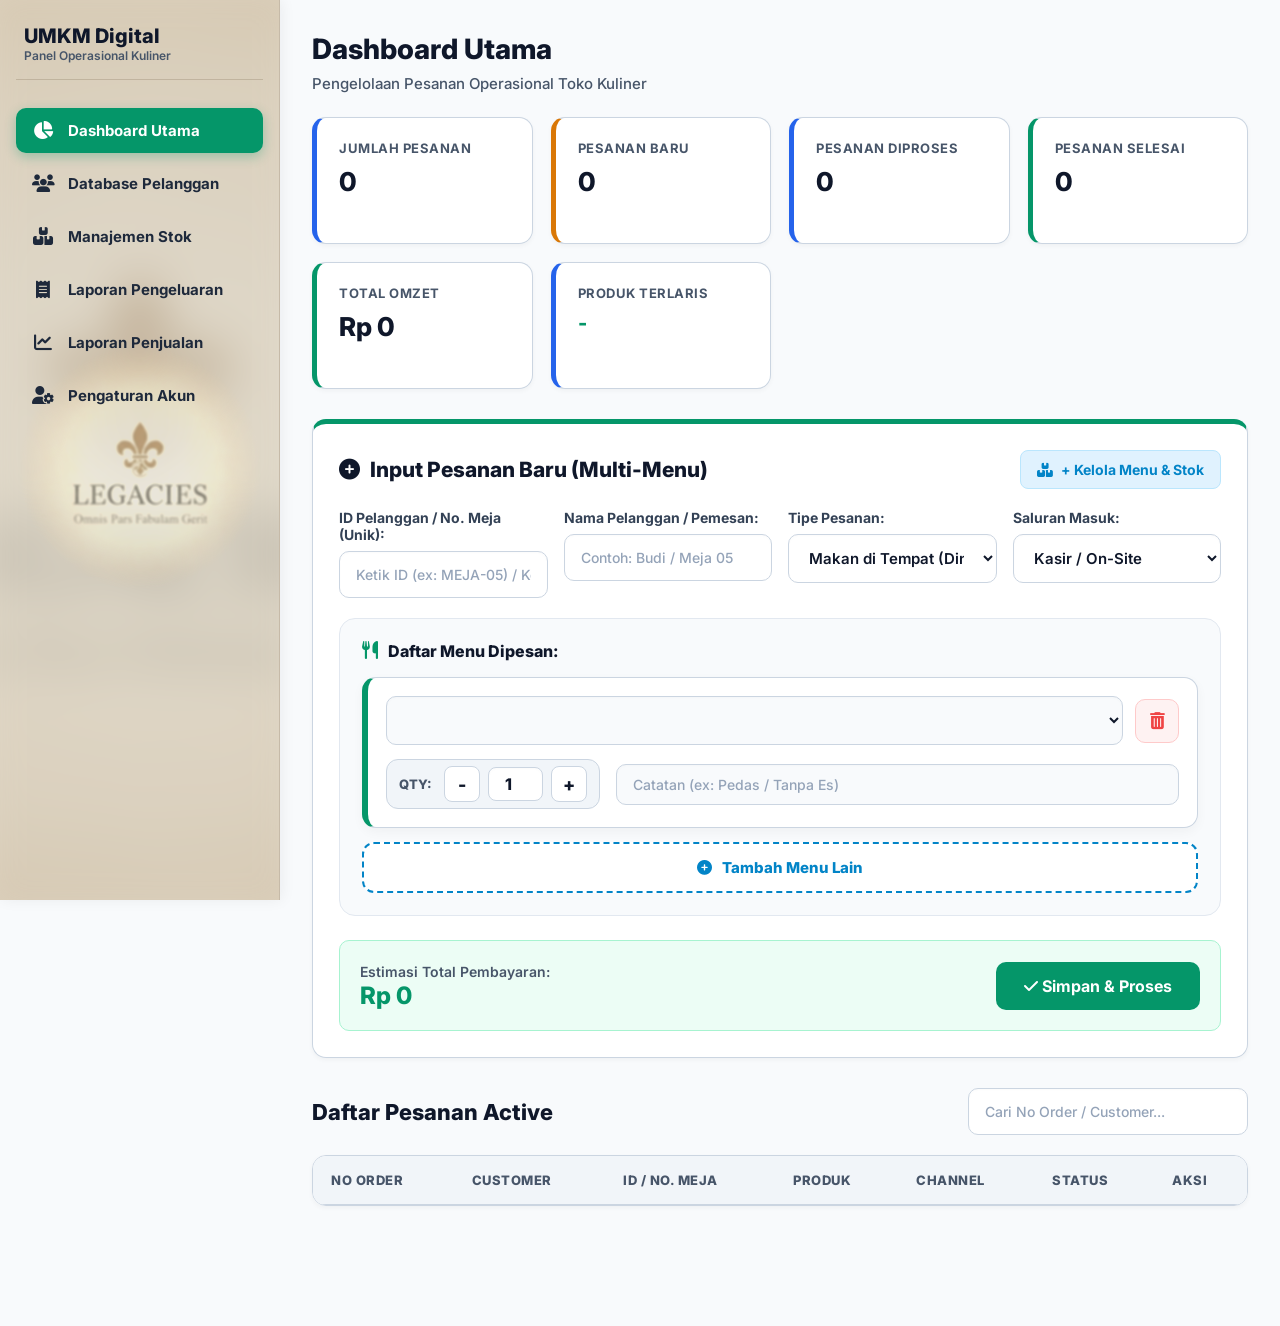
==== dashboard.html @ ca6eb9b6 "Add files via upload" ====
<!doctype html>
<html lang="id">
  <head>
    <meta charset="UTF-8" />
    <meta
      name="viewport"
      content="width=device-width, initial-scale=1.0, maximum-scale=1.0, user-scalable=no"
    />
    <title>Sistem Pengelolaan Pesanan UMKM Multichannel</title>
    <link rel="preconnect" href="https://fonts.googleapis.com" />
    <link rel="preconnect" href="https://fonts.gstatic.com" crossorigin />
    <link
      href="https://fonts.googleapis.com/css2?family=Inter:wght@400;500;600;700;800&display=swap"
      rel="stylesheet"
    />
    <link
      rel="stylesheet"
      href="https://cdnjs.cloudflare.com/ajax/libs/font-awesome/6.4.0/css/all.min.css"
    />
    <link
      rel="stylesheet"
      href="https://cdn.jsdelivr.net/npm/sweetalert2@11/dist/sweetalert2.min.css"
    />
    <link rel="stylesheet" href="style.css?v=2" />
  </head>
  <body>
    <!-- Watermark Background Logo (Muncul hanya jika logo sudah diupload) -->
    <div
      id="dashboard-bg-watermark"
      class="bg-logo-watermark"
      style="display: none"
    ></div>

    <!-- Header Mobile (Tanpa Badge PRO, Tombol Akun di Kanan Atas) -->
    <header class="mobile-header">
      <div class="mobile-brand">
        <img
          id="mobile-header-logo"
          src=""
          alt="Logo Brand"
          class="brand-logo"
          style="display: none"
        />
        <div class="brand-text">
          <h2 id="mobile-store-title">UMKM Digital</h2>
        </div>
      </div>
      <button
        type="button"
        id="mobile-top-account-btn"
        class="mobile-account-btn"
        onclick="showSection('akun')"
      >
        <i class="fa-solid fa-user-gear"></i> Akun
      </button>
    </header>

    <!-- Sidebar / Navigasi Desktop (Dengan Background Full Logo Perusahaan) -->
    <aside class="sidebar">
      <div class="sidebar-brand">
        <img
          id="sidebar-header-logo"
          src=""
          alt="Logo Brand"
          class="brand-logo-desktop"
          style="display: none"
        />
        <div>
          <h2 id="sidebar-store-title">UMKM Digital</h2>
          <span class="brand-subtitle">Panel Operasional Kuliner</span>
        </div>
      </div>
      <nav>
        <ul>
          <li>
            <a
              href="#dashboard"
              class="nav-link active"
              onclick="showSection('dashboard')"
              ><i class="fa-solid fa-chart-pie"></i>
              <span>Dashboard Utama</span></a
            >
          </li>
          <li>
            <a
              href="#pelanggan"
              class="nav-link"
              onclick="showSection('pelanggan')"
              ><i class="fa-solid fa-users"></i>
              <span>Database Pelanggan</span></a
            >
          </li>
          <li>
            <a href="#stok" class="nav-link" onclick="showSection('stok')"
              ><i class="fa-solid fa-boxes-stacked"></i>
              <span>Manajemen Stok</span></a
            >
          </li>
          <li>
            <a
              href="#pengeluaran"
              class="nav-link"
              onclick="showSection('pengeluaran')"
              ><i class="fa-solid fa-receipt"></i>
              <span>Laporan Pengeluaran</span></a
            >
          </li>
          <li>
            <a href="#laporan" class="nav-link" onclick="showSection('laporan')"
              ><i class="fa-solid fa-chart-line"></i>
              <span>Laporan Penjualan</span></a
            >
          </li>
          <li>
            <a href="#akun" class="nav-link" onclick="showSection('akun')"
              ><i class="fa-solid fa-user-gear"></i>
              <span>Pengaturan Akun</span></a
            >
          </li>
        </ul>
      </nav>
    </aside>

    <!-- Konten Utama -->
    <main class="content">
      <!-- SECTION 1: DASHBOARD UTAMA -->
      <section id="dashboard" class="page-section active">
        <div class="section-header">
          <div>
            <h1>Dashboard Utama</h1>
            <p>Pengelolaan Pesanan Operasional Toko Kuliner</p>
          </div>
        </div>

        <div class="cards-grid">
          <div class="card">
            <h3>Jumlah Pesanan</h3>
            <p class="stat-number" id="total-pesanan">0</p>
          </div>
          <div class="card card-warning">
            <h3>Pesanan Baru</h3>
            <p class="stat-number" id="pesanan-baru">0</p>
          </div>
          <div class="card card-info">
            <h3>Pesanan Diproses</h3>
            <p class="stat-number" id="pesanan-proses">0</p>
          </div>
          <div class="card card-success">
            <h3>Pesanan Selesai</h3>
            <p class="stat-number" id="pesanan-selesai">0</p>
          </div>
          <div class="card card-emerald">
            <h3>Total Omzet</h3>
            <p class="stat-number" id="dashboard-omzet">Rp 0</p>
          </div>
          <div class="card">
            <h3>Produk Terlaris</h3>
            <p class="stat-text" id="dashboard-top-product">-</p>
          </div>
        </div>

        <!-- FORM INPUT PESANAN MULTI-MENU MODERN -->
        <div class="form-container form-accent-emerald">
          <div class="form-header-flex">
            <h2 class="form-title">
              <i class="fa-solid fa-circle-plus"></i> Input Pesanan Baru
              (Multi-Menu)
            </h2>
            <a
              href="#stok"
              onclick="showSection('stok')"
              class="btn-manage-stock"
            >
              <i class="fa-solid fa-boxes-stacked"></i> + Kelola Menu & Stok
            </a>
          </div>

          <form id="order-form">
            <div class="form-grid-4">
              <div class="form-group">
                <label for="cust-phone">ID Pelanggan / No. Meja (Unik):</label>
                <input
                  type="text"
                  id="cust-phone"
                  list="customer-id-list"
                  oninput="autoFillCustomerName()"
                  onchange="autoFillCustomerName()"
                  placeholder="Ketik ID (ex: MEJA-05) / Kosong = Auto"
                  class="styled-input"
                />
                <datalist id="customer-id-list"></datalist>
              </div>
              <div class="form-group">
                <label for="cust-name">Nama Pelanggan / Pemesan:</label>
                <input
                  type="text"
                  id="cust-name"
                  required
                  placeholder="Contoh: Budi / Meja 05"
                  class="styled-input"
                />
              </div>
              <div class="form-group">
                <label for="order-type">Tipe Pesanan:</label>
                <select id="order-type" required class="styled-input">
                  <option value="Dine-In">Makan di Tempat (Dine-In)</option>
                  <option value="Takeaway">Bawa Pulang (Takeaway)</option>
                  <option value="Delivery">Pesanan Antar (Delivery)</option>
                </select>
              </div>
              <div class="form-group">
                <label for="cust-channel">Saluran Masuk:</label>
                <select id="cust-channel" required class="styled-input">
                  <option value="Kasir / On-Site">Kasir / On-Site</option>
                  <option value="WhatsApp">WhatsApp</option>
                  <option value="GoFood/GrabFood">
                    GoFood / GrabFood / ShopeeFood
                  </option>
                </select>
              </div>
            </div>

            <!-- Container Daftar Menu Dipesan Modern -->
            <div class="menu-items-box">
              <div class="menu-box-header">
                <label class="menu-box-label"
                  ><i class="fa-solid fa-utensils"></i> Daftar Menu
                  Dipesan:</label
                >
              </div>

              <div id="order-items-container">
                <div class="order-item-row">
                  <div class="item-row-header">
                    <select
                      class="item-product-select styled-input"
                      required
                      onchange="calculateTotalOrder()"
                    ></select>
                    <button
                      type="button"
                      class="btn-remove-item-card"
                      onclick="removeOrderItemRow(this)"
                      title="Hapus Item"
                    >
                      <i class="fa-solid fa-trash-can"></i>
                    </button>
                  </div>

                  <div class="item-row-details">
                    <div class="qty-control">
                      <span class="qty-label">Qty:</span>
                      <button
                        type="button"
                        class="btn-qty"
                        onclick="changeQty(this, -1)"
                      >
                        -
                      </button>
                      <input
                        type="number"
                        class="item-qty-input styled-input"
                        min="1"
                        value="1"
                        required
                        placeholder="1"
                        onchange="calculateTotalOrder()"
                      />
                      <button
                        type="button"
                        class="btn-qty"
                        onclick="changeQty(this, 1)"
                      >
                        +
                      </button>
                    </div>
                    <div class="note-control">
                      <input
                        type="text"
                        class="item-note-input styled-input"
                        placeholder="Catatan (ex: Pedas / Tanpa Es)"
                      />
                    </div>
                  </div>
                </div>
              </div>

              <button
                type="button"
                class="btn-add-menu-modern"
                onclick="addOrderItemRow()"
              >
                <i class="fa-solid fa-circle-plus"></i> Tambah Menu Lain
              </button>
            </div>

            <!-- Summary & Submit -->
            <div class="order-summary-bar">
              <div>
                <span class="summary-label">Estimasi Total Pembayaran:</span>
                <h2 id="order-total-preview" class="summary-amount">Rp 0</h2>
              </div>
              <button type="submit" class="btn-primary btn-lg">
                <i class="fa-solid fa-check"></i> Simpan & Proses
              </button>
            </div>
          </form>
        </div>

        <div class="table-header-flex">
          <h2>Daftar Pesanan Active</h2>
          <input
            type="text"
            id="search-order"
            onkeyup="renderDashboard()"
            placeholder="Cari No Order / Customer..."
            class="input-search styled-input"
          />
        </div>

        <div class="table-responsive">
          <table>
            <thead>
              <tr>
                <th>No Order</th>
                <th>Customer</th>
                <th>ID / No. Meja</th>
                <th>Produk</th>
                <th>Channel</th>
                <th>Status</th>
                <th>Aksi</th>
              </tr>
            </thead>
            <tbody id="order-table-body"></tbody>
          </table>
        </div>
        <div id="order-cards-mobile" class="mobile-cards-container"></div>
      </section>

      <!-- SECTION 2: DATABASE PELANGGAN -->
      <section id="pelanggan" class="page-section">
        <div class="table-header-flex">
          <div>
            <h1>Database Pelanggan</h1>
            <p>Riwayat pembeli otomatis tersimpan dari orderan masuk.</p>
          </div>
          <input
            type="text"
            id="search-customer"
            onkeyup="renderCustomers()"
            placeholder="Cari Nama / ID Pelanggan..."
            class="input-search styled-input"
          />
        </div>
        <div class="table-responsive">
          <table>
            <thead>
              <tr>
                <th>ID Unik / Ref</th>
                <th>Nama</th>
                <th>Alamat / Tipe</th>
                <th>Riwayat Pemesanan</th>
                <th>Total Transaksi</th>
              </tr>
            </thead>
            <tbody id="customer-table-body"></tbody>
          </table>
        </div>
        <div id="customer-cards-mobile" class="mobile-cards-container"></div>
      </section>

      <!-- SECTION 3: MANAJEMEN STOK -->
      <section id="stok" class="page-section">
        <h1>Manajemen Stok</h1>
        <p>
          Stok berkurang otomatis saat order masuk. Anda juga dapat memperbarui
          stok secara manual.
        </p>

        <div class="form-container">
          <h2><i class="fa-solid fa-box-open"></i> Tambah Produk Baru</h2>
          <form id="add-product-form">
            <div class="form-grid-3">
              <div class="form-group">
                <label for="prod-name">Nama Produk:</label>
                <input
                  type="text"
                  id="prod-name"
                  required
                  placeholder="Contoh: Nasi Goreng Spesial"
                  class="styled-input"
                />
              </div>
              <div class="form-group">
                <label for="prod-price">Harga (Rp):</label>
                <input
                  type="number"
                  id="prod-price"
                  min="1"
                  required
                  placeholder="Contoh: 25000"
                  class="styled-input"
                />
              </div>
              <div class="form-group">
                <label for="prod-stock">Jumlah Stok Awal:</label>
                <input
                  type="number"
                  id="prod-stock"
                  min="0"
                  value="10"
                  required
                  class="styled-input"
                />
              </div>
            </div>
            <button type="submit" class="btn-primary">Tambah Produk</button>
          </form>
        </div>

        <div class="table-header-flex">
          <h2>Daftar Stok Produk</h2>
          <input
            type="text"
            id="search-stock"
            onkeyup="renderStock()"
            placeholder="Cari Produk..."
            class="input-search styled-input"
          />
        </div>

        <div class="table-responsive">
          <table>
            <thead>
              <tr>
                <th>ID Produk</th>
                <th>Nama Produk</th>
                <th>Harga</th>
                <th>Sisa Stok</th>
                <th>Keterangan Stok</th>
                <th>Aksi</th>
              </tr>
            </thead>
            <tbody id="stock-table-body"></tbody>
          </table>
        </div>
        <div id="stock-cards-mobile" class="mobile-cards-container"></div>
      </section>

      <!-- SECTION 4: LAPORAN PENGELUARAN -->
      <section id="pengeluaran" class="page-section">
        <h1>Laporan Pengeluaran</h1>
        <p>Pencatatan dan pemantauan pengeluaran operasional usaha Anda.</p>

        <div class="form-container form-accent-danger">
          <h2>
            <i class="fa-solid fa-wallet"></i> Input Pengeluaran Operasional
          </h2>
          <form id="expense-form" onsubmit="tambahPengeluaran(event)">
            <div class="form-grid-3">
              <div class="form-group">
                <label for="expense-name">Deskripsi Pengeluaran:</label>
                <input
                  type="text"
                  id="expense-name"
                  required
                  placeholder="Contoh: Beli Bahan Baku / Listrik"
                  class="styled-input"
                />
              </div>
              <div class="form-group">
                <label for="expense-category">Kategori:</label>
                <select id="expense-category" required class="styled-input">
                  <option value="Bahan Baku">Bahan Baku</option>
                  <option value="Operasional">
                    Operasional / Keperluan Toko
                  </option>
                  <option value="Gaji">Gaji Karyawan</option>
                  <option value="Pemasaran">Pemasaran / Iklan</option>
                  <option value="Lainnya">Lain-lain</option>
                </select>
              </div>
              <div class="form-group">
                <label for="expense-amount">Jumlah (Rp):</label>
                <input
                  type="number"
                  id="expense-amount"
                  min="1"
                  required
                  placeholder="Contoh: 50000"
                  class="styled-input"
                />
              </div>
            </div>
            <button type="submit" class="btn-primary btn-danger">
              Simpan Pengeluaran
            </button>
          </form>
        </div>

        <div class="cards-grid">
          <div class="card card-danger">
            <h3>Total Pengeluaran</h3>
            <p class="stat-number stat-danger" id="total-pengeluaran-card">
              Rp 0
            </p>
          </div>
        </div>

        <h2>Detail Pengeluaran Operasional</h2>
        <div class="table-responsive">
          <table>
            <thead>
              <tr>
                <th>Tanggal</th>
                <th>Deskripsi</th>
                <th>Kategori</th>
                <th>Nominal</th>
              </tr>
            </thead>
            <tbody id="detail-pengeluaran-body"></tbody>
          </table>
        </div>
        <div id="expense-cards-mobile" class="mobile-cards-container"></div>
      </section>

      <!-- SECTION 5: LAPORAN PENJUALAN & KEUANGAN -->
      <section id="laporan" class="page-section">
        <h1>Laporan Penjualan & Keuangan</h1>
        <p>
          Pantau omzet, pengeluaran operasional, dan kalkulasi laba bersih usaha
          Anda.
        </p>

        <div class="form-container form-accent-info">
          <h3>
            <i class="fa-solid fa-file-excel" style="color: #059669"></i> Export
            Laporan Keuangan
          </h3>
          <p style="margin-bottom: 14px; font-size: 13px">
            Unduh file Excel (.xlsx) rapi di semua sheet lengkap dengan format
            Rupiah & rumus total otomatis.
          </p>
          <div class="backup-btn-group">
            <button
              type="button"
              class="btn-backup btn-backup-excel"
              onclick="exportToExcel()"
            >
              <i class="fa-solid fa-file-excel"></i> Download Laporan Excel
              (.xlsx) Otomatis
            </button>
          </div>
        </div>

        <div class="filter-container">
          <div class="filter-group">
            <label for="filter-periode">Periode Laporan:</label>
            <select
              id="filter-periode"
              onchange="toggleDateFilter()"
              class="styled-input"
            >
              <option value="semua">Semua</option>
              <option value="harian">Harian (Pilih Tanggal)</option>
              <option value="bulanan">Bulanan (Pilih Bulan)</option>
            </select>
          </div>
          <div id="date-picker-wrapper" style="display: none">
            <label for="filter-tanggal">Pilih Tanggal:</label>
            <input
              type="date"
              id="filter-tanggal"
              onchange="renderLaporan()"
              class="styled-input"
            />
          </div>
          <div id="month-picker-wrapper" style="display: none">
            <label for="filter-bulan">Pilih Bulan:</label>
            <input
              type="month"
              id="filter-bulan"
              onchange="renderLaporan()"
              class="styled-input"
            />
          </div>
        </div>

        <div class="cards-grid">
          <div class="card card-success">
            <h3>Total Omzet (Pendapatan)</h3>
            <p class="stat-number" id="report-omzet">Rp 0</p>
          </div>
          <div class="card card-danger">
            <h3>Total Pengeluaran</h3>
            <p class="stat-number stat-danger" id="report-pengeluaran">Rp 0</p>
          </div>
          <div class="card card-emerald">
            <h3>Laba Bersih (Omzet - Pengeluaran)</h3>
            <p class="stat-number" id="report-laba">Rp 0</p>
          </div>
          <div class="card">
            <h3>Channel Paling Banyak Orderan</h3>
            <p class="stat-text" id="report-top-channel">-</p>
          </div>
          <div class="card">
            <h3>Produk Terlaris</h3>
            <p class="stat-text" id="report-top-product">-</p>
          </div>
        </div>

        <div class="laporan-detail">
          <div class="table-header-flex">
            <h2>Detail Transaksi Penjualan</h2>
            <div class="filter-inline">
              <label for="filter-produk">Pilih Jenis Produk:</label>
              <select
                id="filter-produk"
                onchange="renderLaporan()"
                class="styled-input"
              >
                <option value="semua">Semua Produk</option>
              </select>
            </div>
          </div>

          <div class="table-responsive">
            <table>
              <thead>
                <tr>
                  <th>Tanggal</th>
                  <th>Produk</th>
                  <th>PCS</th>
                  <th>Customer / Ref</th>
                  <th>Total</th>
                </tr>
              </thead>
              <tbody id="detail-transaksi-body"></tbody>
            </table>
          </div>
          <div id="report-cards-mobile" class="mobile-cards-container"></div>
        </div>
      </section>

      <!-- SECTION 6: PENGATURAN AKUN PEMILIK UMKM -->
      <section id="akun" class="page-section">
        <h1>Pengaturan Akun</h1>
        <p>
          Kelola profil toko, logo usaha (opsional), keamanan password, dan sesi
          login pemilik UMKM.
        </p>

        <div class="account-grid-layout">
          <!-- KARTU 1: PROFIL & EDIT DATA TOKO -->
          <div class="form-container form-accent-emerald">
            <div class="account-profile-header">
              <img
                id="account-profile-logo"
                src=""
                alt="Logo UMKM"
                class="account-avatar"
                style="display: none"
              />
              <div style="flex: 1">
                <span class="account-role-badge"
                  ><i class="fa-solid fa-crown"></i> Akun Pemilik UMKM</span
                >
                <h2 id="owner-store-name">UMKM Digital Kuliner</h2>
                <p
                  id="owner-account-subtitle"
                  style="margin: 4px 0 10px 0; font-size: 14px"
                >
                  Status Sesi: Aktif (Administrator Utama)
                </p>

                <!-- Kontrol Upload / Hapus Logo -->
                <div style="display: flex; gap: 8px; flex-wrap: wrap">
                  <label
                    for="acc-logo-upload"
                    class="btn-sm"
                    style="
                      background-color: #e0f2fe;
                      color: #0284c7;
                      border: 1px solid #bae6fd;
                      cursor: pointer;
                    "
                  >
                    <i class="fa-solid fa-image"></i> Pasang Logo Toko
                  </label>
                  <input
                    type="file"
                    id="acc-logo-upload"
                    accept="image/*"
                    style="display: none"
                    onchange="handleLogoUpload(event)"
                  />
                  <button
                    type="button"
                    id="btn-remove-logo"
                    class="btn-sm"
                    style="
                      background-color: #fef2f2;
                      color: #ef4444;
                      border: 1px solid #fecaca;
                      display: none;
                    "
                    onclick="removeStoreLogo()"
                  >
                    <i class="fa-solid fa-trash"></i> Hapus Logo
                  </button>
                </div>
              </div>
            </div>

            <form
              id="account-profile-form"
              onsubmit="saveAccountProfile(event)"
            >
              <div class="form-grid-3" style="margin-bottom: 14px">
                <div class="form-group">
                  <label for="acc-store-name">Nama Usaha / Toko:</label>
                  <input
                    type="text"
                    id="acc-store-name"
                    class="styled-input"
                    required
                  />
                </div>
                <div class="form-group">
                  <label for="acc-owner-name">Nama Pemilik:</label>
                  <input
                    type="text"
                    id="acc-owner-name"
                    class="styled-input"
                    required
                  />
                </div>
                <div class="form-group">
                  <label for="acc-phone">No. WhatsApp / Kontak Toko:</label>
                  <input
                    type="text"
                    id="acc-phone"
                    class="styled-input"
                    placeholder="0812-XXXX-XXXX"
                  />
                </div>
              </div>
              <div class="form-group" style="margin-bottom: 18px">
                <label for="acc-address">Alamat Operasional Toko:</label>
                <input
                  type="text"
                  id="acc-address"
                  class="styled-input"
                  placeholder="Contoh: Jl. Sudirman No. 10, Medan"
                />
              </div>
              <button type="submit" class="btn-primary">
                <i class="fa-solid fa-floppy-disk"></i> Simpan Perubahan Profil
              </button>
            </form>
          </div>

          <!-- KARTU 2: KEAMANAN PASSWORD & LOGOUT -->
          <div class="form-container form-accent-info">
            <h2 style="margin-bottom: 16px">
              <i class="fa-solid fa-shield-halved" style="color: #2563eb"></i>
              Keamanan Akun & Sesi
            </h2>

            <form
              id="account-security-form"
              onsubmit="updateAccountPassword(event)"
            >
              <div class="form-grid-3" style="margin-bottom: 16px">
                <div class="form-group">
                  <label for="acc-username">Username Login:</label>
                  <input
                    type="text"
                    id="acc-username"
                    class="styled-input"
                    required
                  />
                </div>
                <div class="form-group">
                  <label for="acc-new-password">Password Baru:</label>
                  <input
                    type="password"
                    id="acc-new-password"
                    class="styled-input"
                    placeholder="Isi jika ingin mengganti"
                  />
                </div>
                <div class="form-group">
                  <label for="acc-confirm-password"
                    >Konfirmasi Password Baru:</label
                  >
                  <input
                    type="password"
                    id="acc-confirm-password"
                    class="styled-input"
                    placeholder="Ulangi password baru"
                  />
                </div>
              </div>
              <button
                type="submit"
                class="btn-primary"
                style="background-color: #2563eb"
              >
                <i class="fa-solid fa-key"></i> Perbarui Username & Password
              </button>
            </form>

            <div class="account-info-grid" style="margin-top: 24px">
              <div class="account-info-item">
                <span class="info-label">Ringkasan Data Tersimpan</span>
                <span class="info-value" id="acc-data-summary"
                  >0 Produk • 0 Pelanggan • 0 Transaksi</span
                >
              </div>
              <div class="account-info-item">
                <span class="info-label">Hak Akses Sistem</span>
                <span class="info-value"
                  >Full Access (Kasir, Stok, Pengeluaran & Laporan)</span
                >
              </div>
            </div>

            <div class="account-logout-area">
              <p style="font-size: 13px; margin-bottom: 12px">
                Keluar dari sesi saat ini untuk mengamankan akses panel
                operasional toko.
              </p>
              <button
                type="button"
                class="btn-primary btn-danger btn-lg"
                onclick="confirmLogout()"
              >
                <i class="fa-solid fa-right-from-bracket"></i> Log Out dari Akun
              </button>
            </div>
          </div>
        </div>
      </section>
    </main>

    <!-- Bottom Navigation Bar (Mobile View - Tombol Akun Bawah Dihapus, Hanya Ada di Kanan Atas) -->
    <nav class="bottom-nav">
      <button class="bottom-nav-item active" onclick="showSection('dashboard')">
        <i class="fa-solid fa-chart-pie nav-icon"></i>
        <span class="nav-label">Dashboard</span>
      </button>
      <button class="bottom-nav-item" onclick="showSection('pelanggan')">
        <i class="fa-solid fa-users nav-icon"></i>
        <span class="nav-label">Pelanggan</span>
      </button>
      <button class="bottom-nav-item" onclick="showSection('stok')">
        <i class="fa-solid fa-boxes-stacked nav-icon"></i>
        <span class="nav-label">Stok</span>
      </button>
      <button class="bottom-nav-item" onclick="showSection('pengeluaran')">
        <i class="fa-solid fa-receipt nav-icon"></i>
        <span class="nav-label">Pengeluaran</span>
      </button>
      <button class="bottom-nav-item" onclick="showSection('laporan')">
        <i class="fa-solid fa-chart-line nav-icon"></i>
        <span class="nav-label">Laporan</span>
      </button>
    </nav>

    <script src="https://cdn.jsdelivr.net/npm/xlsx@0.18.5/dist/xlsx.full.min.js"></script>
    <script src="https://cdn.jsdelivr.net/npm/sweetalert2@11"></script>
    <script type="module" src="script.js"></script>
  </body>
</html>
---- style.css ----
:root {
    --bg-body: #f8fafc;
    --sidebar-bg: #e5dccd;
    --sidebar-hover: rgba(5, 150, 105, 0.14);
    --primary: #059669;
    --primary-hover: #047857;
    --accent-blue: #2563eb;
    --accent-amber: #d97706;
    --accent-red: #ef4444;
    --accent-purple: #7c3aed;
    --text-main: #0f172a;
    --text-muted: #475569;
    --border-color: #cbd5e1;
    --card-bg: rgba(255, 255, 255, 0.94);
    --radius-md: 10px;
    --radius-lg: 14px;
    --shadow-sm: 0 2px 5px rgba(0,0,0,0.04);
    --shadow-md: 0 4px 14px rgba(0,0,0,0.08);
}

* {
    box-sizing: border-box;
    margin: 0;
    padding: 0;
    font-family: 'Inter', system-ui, -apple-system, sans-serif;
}

body {
    display: flex;
    background-color: var(--bg-body);
    color: var(--text-main);
    min-height: 100vh;
    position: relative;
}

/* --- LOGO WATERMARK BACKGROUND --- */
.bg-logo-watermark {
    position: fixed;
    top: 50%;
    left: calc(50% + 140px);
    transform: translate(-50%, -50%);
    width: 440px;
    height: 440px;
    background-size: contain;
    background-repeat: no-repeat;
    background-position: center;
    opacity: 0.06;
    pointer-events: none;
    z-index: 0;
}

/* --- HALAMAN LOGIN & REGISTER: BACKGROUND HANGAT & LOGO TERANG TERBACA --- */
body.auth-body {
    display: flex;
    align-items: center;
    justify-content: center;
    background-color: #e5dccd;
    padding: 20px;
    overflow: hidden;
    isolation: isolate;
}

/* Lapisan 1: Warna dasar krem-cokelat hangat sedikit gelap */
body.auth-body::before {
    content: "";
    position: fixed;
    inset: -30px;
    background-image: url('logo.png');
    background-size: cover;
    background-position: center;
    background-repeat: no-repeat;
    opacity: 0.32;
    filter: blur(24px) brightness(0.86) contrast(1.08);
    -webkit-filter: blur(24px) brightness(0.86) contrast(1.08);
    z-index: -1;
    pointer-events: none;
}

/* Lapisan 2: Logo utama lebih terang & terbaca jelas dengan tepi memudar */
.bg-logo-watermark.auth-watermark-blur {
    left: 50% !important;
    top: 50% !important;
    right: auto !important;
    bottom: auto !important;
    transform: translate(-50%, -50%) !important;
    width: min(84vh, 88vw) !important;
    height: min(84vh, 88vw) !important;
    background-image: url('logo.png') !important;
    background-size: contain !important;
    background-position: center center !important;
    background-repeat: no-repeat !important;
    opacity: 0.48 !important;
    filter: blur(1.2px) brightness(1.04) contrast(1.28) !important;
    -webkit-filter: blur(1.2px) brightness(1.04) contrast(1.28) !important;
    -webkit-mask-image: radial-gradient(circle at 50% 50%, #000 46%, transparent 72%) !important;
    mask-image: radial-gradient(circle at 50% 50%, #000 46%, transparent 72%) !important;
    z-index: 0 !important;
}

.auth-wrapper {
    width: 100%;
    max-width: 420px;
    position: relative;
    z-index: 2;
}

/* Kartu form transparan lembut */
.auth-card {
    background: rgba(255, 255, 255, 0.72);
    backdrop-filter: blur(5px);
    -webkit-backdrop-filter: blur(5px);
    padding: 30px 26px;
    border-radius: 16px;
    box-shadow: 0 12px 32px rgba(15, 23, 42, 0.12);
    border: 1px solid rgba(255, 255, 255, 0.82);
}

.auth-card .styled-input {
    background-color: rgba(255, 255, 255, 0.92);
}

.auth-logo-header {
    text-align: center;
    margin-bottom: 20px;
}

.auth-logo-header h2 {
    font-size: 22px;
    font-weight: 800;
    color: #0f172a;
    margin-bottom: 4px;
}

.auth-logo-header p {
    font-size: 13px;
    color: #1e293b;
    font-weight: 600;
    margin-bottom: 0;
}

.btn-auth-blue {
    width: 100%;
    padding: 13px;
    background-color: #2563eb;
    color: #ffffff;
    border: none;
    border-radius: 10px;
    font-size: 15px;
    font-weight: 700;
    cursor: pointer;
    transition: background-color 0.2s ease;
}
.btn-auth-blue:hover { background-color: #1d4ed8; }

.btn-auth-green {
    width: 100%;
    padding: 13px;
    background-color: #16a34a;
    color: #ffffff;
    border: none;
    border-radius: 10px;
    font-size: 15px;
    font-weight: 700;
    cursor: pointer;
    transition: background-color 0.2s ease;
}
.btn-auth-green:hover { background-color: #15803d; }

.auth-switch-text {
    text-align: center;
    margin-top: 18px;
    margin-bottom: 0;
    font-size: 13px;
    color: #0f172a;
    font-weight: 600;
}

.auth-switch-text a {
    color: #2563eb;
    font-weight: 700;
    text-decoration: none;
}
.auth-switch-text a:hover { text-decoration: underline; }

.mobile-header, .mobile-top-header, .bottom-nav, .mobile-cards-container { display: none; }

/* --- SIDEBAR DESKTOP (BACKGROUND HANGAT & LOGO TERANG TERBACA) --- */
.sidebar {
    width: 280px;
    height: 100vh;
    background-color: #e5dccd !important;
    background-image: none !important;
    color: #0f172a;
    position: fixed;
    padding: 24px 16px;
    z-index: 100;
    display: flex;
    flex-direction: column;
    overflow: hidden;
    isolation: isolate;
    border-right: 1px solid rgba(140, 122, 98, 0.35);
    box-shadow: 2px 0 14px rgba(15, 23, 42, 0.06);
}

.sidebar::before {
    content: "";
    position: absolute;
    inset: -30px;
    background-image: url('logo.png');
    background-size: cover;
    background-position: center;
    background-repeat: no-repeat;
    opacity: 0.32;
    filter: blur(24px) brightness(0.86) contrast(1.08);
    -webkit-filter: blur(24px) brightness(0.86) contrast(1.08);
    z-index: -2;
    pointer-events: none;
}

.sidebar::after {
    content: "";
    position: absolute;
    left: 50%;
    top: 52%;
    transform: translate(-50%, -50%);
    width: 245px;
    height: 245px;
    background-image: url('logo.png');
    background-size: contain;
    background-position: center center;
    background-repeat: no-repeat;
    opacity: 0.44;
    filter: blur(1.2px) brightness(1.04) contrast(1.26);
    -webkit-filter: blur(1.2px) brightness(1.04) contrast(1.26);
    -webkit-mask-image: radial-gradient(circle at 50% 50%, #000 45%, transparent 70%);
    mask-image: radial-gradient(circle at 50% 50%, #000 45%, transparent 70%);
    z-index: -1;
    pointer-events: none;
}

/* Sembunyikan elemen kotak gambar lama jika ada di dalam sidebar/header */
.sidebar .bg-logo-watermark,
.mobile-header .bg-logo-watermark,
.mobile-top-header .bg-logo-watermark,
#dashboard-bg-watermark {
    display: none !important;
}

.sidebar-brand {
    display: flex;
    align-items: center;
    gap: 12px;
    margin-bottom: 28px;
    padding: 0 8px 16px 8px;
    border-bottom: 1px solid rgba(140, 122, 98, 0.32);
    position: relative;
    z-index: 2;
}

.brand-logo-desktop {
    width: 44px;
    height: 44px;
    border-radius: 8px;
    object-fit: contain;
}

.sidebar-brand h2,
#sidebar-store-title {
    font-size: 20px;
    color: #0f172a !important;
    font-weight: 800;
    line-height: 1.2;
}

.sidebar-brand .brand-subtitle,
.sidebar p {
    font-size: 12px;
    color: #475569 !important;
    font-weight: 600;
    display: block;
    margin-bottom: 0;
}

.sidebar nav {
    position: relative;
    z-index: 2;
}

.sidebar ul { list-style: none; }
.sidebar li { margin-bottom: 8px; }

.sidebar a,
.sidebar .nav-link {
    color: #1e293b !important;
    text-decoration: none;
    display: flex;
    align-items: center;
    gap: 14px;
    padding: 13px 16px;
    border-radius: var(--radius-md);
    font-size: 15px;
    font-weight: 700;
    transition: all 0.2s ease;
    text-shadow: none;
}

.sidebar a i,
.sidebar .nav-link i { font-size: 18px; width: 22px; text-align: center; }

.sidebar a:hover,
.sidebar .nav-link:hover {
    background-color: rgba(5, 150, 105, 0.14) !important;
    color: #047857 !important;
    transform: translateX(4px);
}

.sidebar a.active,
.sidebar .nav-link.active {
    background-color: var(--primary) !important;
    color: #ffffff !important;
    box-shadow: 0 4px 12px rgba(5, 150, 105, 0.30);
}

/* --- KONTEN UTAMA --- */
.content {
    margin-left: 280px;
    padding: 32px 32px 90px 32px;
    width: calc(100% - 280px);
    position: relative;
    z-index: 1;
}

.page-section { display: none; }
.page-section.active { display: block; animation: fadeIn 0.3s ease; }

@keyframes fadeIn {
    from { opacity: 0; transform: translateY(6px); }
    to { opacity: 1; transform: translateY(0); }
}

h1 { font-size: 28px; font-weight: 800; color: var(--text-main); margin-bottom: 8px; }
h2 { font-size: 22px; font-weight: 800; color: var(--text-main); }
p { color: var(--text-muted); font-size: 15px; margin-bottom: 24px; font-weight: 500; }

/* Cards Grid */
.cards-grid {
    display: grid;
    grid-template-columns: repeat(auto-fit, minmax(220px, 1fr));
    gap: 18px;
    margin-bottom: 30px;
}

.card {
    background: var(--card-bg);
    padding: 22px;
    border-radius: var(--radius-lg);
    box-shadow: var(--shadow-sm);
    border: 1px solid var(--border-color);
    border-left: 5px solid var(--accent-blue);
    transition: transform 0.2s ease, box-shadow 0.2s ease;
}

.card:hover { transform: translateY(-2px); box-shadow: var(--shadow-md); }
.card-warning { border-left-color: var(--accent-amber); }
.card-info { border-left-color: var(--accent-blue); }
.card-success, .card-emerald { border-left-color: var(--primary); }
.card-danger { border-left-color: var(--accent-red); }

.card h3 { font-size: 13px; color: var(--text-muted); font-weight: 700; margin-bottom: 10px; text-transform: uppercase; letter-spacing: 0.5px; }
.stat-number { font-size: 26px; font-weight: 800; color: var(--text-main); }
.stat-danger { color: var(--accent-red); }
.stat-text { font-size: 20px; font-weight: 800; color: var(--primary); }

/* --- FORM & INPUT --- */
.form-container {
    background: var(--card-bg);
    padding: 26px;
    border-radius: var(--radius-lg);
    margin-bottom: 30px;
    box-shadow: var(--shadow-sm);
    border: 1px solid var(--border-color);
}

.form-accent-emerald { border-top: 5px solid var(--primary); }
.form-accent-danger { border-left: 5px solid var(--accent-red); }
.form-accent-info { border-left: 5px solid var(--accent-blue); }

.form-header-flex, .table-header-flex {
    display: flex;
    justify-content: space-between;
    align-items: center;
    margin-bottom: 20px;
    flex-wrap: wrap;
    gap: 14px;
}

.form-title { font-size: 21px; font-weight: 800; color: #0f172a; display: flex; align-items: center; gap: 10px; }

.btn-manage-stock {
    display: inline-flex;
    align-items: center;
    gap: 8px;
    background-color: #e0f2fe;
    color: #0284c7;
    padding: 10px 16px;
    border-radius: 8px;
    font-size: 14px;
    font-weight: 700;
    text-decoration: none;
    border: 1.5px solid #bae6fd;
    transition: all 0.2s ease;
}
.btn-manage-stock:hover { background-color: #0284c7; color: #ffffff; }

.form-grid-4 { display: grid; grid-template-columns: repeat(auto-fit, minmax(200px, 1fr)); gap: 16px; margin-bottom: 20px; }
.form-grid-3 { display: grid; grid-template-columns: repeat(auto-fit, minmax(220px, 1fr)); gap: 16px; margin-bottom: 20px; }

.form-group label { display: block; margin-bottom: 8px; font-size: 14px; font-weight: 700; color: #334155; }

.styled-input {
    width: 100%;
    padding: 13px 16px;
    border: 1.5px solid var(--border-color);
    border-radius: 10px;
    font-size: 15px;
    font-weight: 600;
    color: #0f172a;
    background-color: #ffffff;
    box-shadow: 0 1px 3px rgba(0,0,0,0.02) inset;
    transition: all 0.2s ease-in-out;
}
.styled-input::placeholder { color: #94a3b8; font-size: 14px; font-weight: 500; }
.styled-input:focus { outline: none; border-color: #059669; box-shadow: 0 0 0 4px rgba(5, 150, 105, 0.15); }

.input-search { width: 280px; }

/* --- CONTAINER DAFTAR MENU DIPESAN --- */
.menu-items-box {
    background: #f8fafc;
    padding: 22px;
    border-radius: 16px;
    border: 1.5px solid #e2e8f0;
    margin-bottom: 24px;
}

.menu-box-header { margin-bottom: 16px; }
.menu-box-label { font-weight: 800; font-size: 16px; color: #0f172a; display: flex; align-items: center; gap: 10px; }
.menu-box-label i { color: #059669; font-size: 18px; }

.order-item-row {
    background: #ffffff;
    padding: 18px;
    border-radius: 14px;
    border: 1px solid #cbd5e1;
    border-left: 6px solid #059669;
    margin-bottom: 14px;
    box-shadow: 0 4px 12px rgba(0, 0, 0, 0.04);
    display: flex;
    flex-direction: column;
    gap: 14px;
}

.item-row-header { display: flex; align-items: center; gap: 12px; width: 100%; }
.item-row-header .item-product-select { flex: 1; font-weight: 700; font-size: 15px; background-color: #f8fafc; border: 1.5px solid #cbd5e1; }

.btn-remove-item-card {
    background: #fef2f2;
    color: #ef4444;
    border: 1.5px solid #fecaca;
    width: 44px;
    height: 44px;
    border-radius: 10px;
    display: flex;
    align-items: center;
    justify-content: center;
    font-size: 17px;
    cursor: pointer;
    flex-shrink: 0;
}
.btn-remove-item-card:hover { background: #ef4444; color: #ffffff; border-color: #ef4444; }

.item-row-details { display: flex; align-items: center; gap: 16px; flex-wrap: wrap; width: 100%; }
.qty-control { display: flex; align-items: center; gap: 8px; background: #f1f5f9; padding: 6px 12px; border-radius: 12px; border: 1px solid #cbd5e1; }
.qty-label { font-size: 13px; font-weight: 800; color: #475569; margin-right: 4px; text-transform: uppercase; }

.btn-qty {
    width: 36px;
    height: 36px;
    border: 1.5px solid #cbd5e1;
    background: #ffffff;
    border-radius: 8px;
    font-weight: 800;
    font-size: 18px;
    color: #0f172a;
    cursor: pointer;
    display: flex;
    align-items: center;
    justify-content: center;
}
.btn-qty:hover { background: #059669; color: #ffffff; border-color: #059669; }

.item-qty-input { width: 55px !important; text-align: center; padding: 6px !important; font-weight: 800 !important; font-size: 16px !important; border-radius: 8px !important; }
.note-control { flex: 1; min-width: 220px; }
.item-note-input { padding: 11px 16px !important; font-size: 14px !important; border-radius: 10px !important; background-color: #f8fafc !important; }

.btn-add-menu-modern {
    width: 100%;
    background-color: #ffffff;
    color: #0284c7;
    border: 2px dashed #0284c7;
    padding: 14px;
    border-radius: 12px;
    font-size: 15px;
    font-weight: 800;
    cursor: pointer;
    display: flex;
    align-items: center;
    justify-content: center;
    gap: 10px;
    margin-top: 8px;
}
.btn-add-menu-modern:hover { background-color: #0284c7; color: #ffffff; border-style: solid; }

/* SUMMARY & SUBMIT BAR */
.order-summary-bar {
    display: flex;
    justify-content: space-between;
    align-items: center;
    background: #ecfdf5;
    padding: 20px;
    border-radius: var(--radius-md);
    border: 1.5px solid #a7f3d0;
    flex-wrap: wrap;
    gap: 14px;
}
.summary-label { font-size: 14px; color: var(--text-muted); font-weight: 600; }
.summary-amount { margin: 0; color: var(--primary); font-size: 24px; font-weight: 800; }

/* TOMBOL EXPORT EXCEL */
.backup-btn-group { display: flex; flex-direction: column; gap: 12px; width: 100%; }
.btn-backup {
    display: flex;
    align-items: center;
    justify-content: center;
    gap: 10px;
    width: 100%;
    padding: 14px 18px;
    border: none;
    border-radius: 10px;
    font-size: 15px;
    font-weight: 700;
    color: #ffffff;
    cursor: pointer;
}
.btn-backup-excel { background-color: var(--primary); box-shadow: 0 4px 12px rgba(5, 150, 105, 0.25); }
.btn-backup-excel:hover { background-color: var(--primary-hover); }

.btn-primary {
    background-color: var(--primary);
    color: white;
    padding: 12px 22px;
    border: none;
    border-radius: 10px;
    cursor: pointer;
    font-size: 15px;
    font-weight: 700;
}
.btn-primary:hover { background-color: var(--primary-hover); }
.btn-lg { padding: 14px 28px; font-size: 16px; }
.btn-danger { background-color: var(--accent-red); }
.btn-danger:hover { background-color: #dc2626; }

.btn-sm {
    padding: 9px 14px;
    font-size: 13px;
    border: none;
    border-radius: 8px;
    cursor: pointer;
    font-weight: 700;
    position: relative;
    z-index: 5;
    touch-action: manipulation;
    display: inline-flex;
    align-items: center;
    gap: 6px;
}
.btn-status { background-color: var(--accent-blue); color: white; }

/* TABLE STYLES */
.table-responsive {
    overflow-x: auto;
    background: var(--card-bg);
    border-radius: var(--radius-lg);
    box-shadow: var(--shadow-sm);
    border: 1.5px solid var(--border-color);
    margin-bottom: 30px;
}

table { width: 100%; border-collapse: collapse; }
th, td { padding: 16px 18px; text-align: left; border-bottom: 1px solid var(--border-color); font-size: 15px; font-weight: 500; }
th { background-color: #f1f5f9; color: var(--text-muted); font-weight: 800; font-size: 13px; text-transform: uppercase; letter-spacing: 0.5px; }

/* BADGES & STATUS */
.badge { padding: 6px 14px; border-radius: 20px; font-size: 13px; font-weight: 800; display: inline-block; }
.badge-baru { background-color: #fef3c7; color: #b45309; }
.badge-proses { background-color: #dbeafe; color: #1d4ed8; }
.badge-selesai { background-color: #d1fae5; color: #047857; }
.channel-tag { background-color: #f1f5f9; color: #334155; padding: 5px 12px; border-radius: 12px; font-size: 13px; font-weight: 700; }

.filter-container {
    background: var(--card-bg);
    padding: 18px;
    border-radius: var(--radius-lg);
    border: 1.5px solid var(--border-color);
    margin-bottom: 26px;
    display: flex;
    gap: 18px;
    flex-wrap: wrap;
    align-items: center;
}
.filter-inline { display: flex; align-items: center; gap: 12px; }

/* --- PENGATURAN AKUN PEMILIK UMKM --- */
.account-grid-layout {
    display: flex;
    flex-direction: column;
    gap: 6px;
    max-width: 850px;
}

.account-profile-header {
    display: flex;
    align-items: center;
    gap: 18px;
    padding-bottom: 20px;
    border-bottom: 1.5px dashed var(--border-color);
    margin-bottom: 20px;
}

.account-avatar {
    width: 68px;
    height: 68px;
    border-radius: 14px;
    object-fit: contain;
    background: #f1f5f9;
    padding: 6px;
    border: 1.5px solid var(--border-color);
}

.account-role-badge {
    display: inline-block;
    background: #fef3c7;
    color: #b45309;
    font-size: 12px;
    font-weight: 800;
    padding: 4px 10px;
    border-radius: 20px;
    margin-bottom: 6px;
}

.account-info-grid {
    display: grid;
    grid-template-columns: 1fr 1fr;
    gap: 16px;
    margin-bottom: 24px;
}

.account-info-item { background: #f8fafc; padding: 14px; border-radius: 10px; border: 1px solid #e2e8f0; }
.info-label { display: block; font-size: 12px; color: var(--text-muted); font-weight: 700; margin-bottom: 4px; }
.info-value { font-size: 14px; font-weight: 700; color: var(--text-main); }

.account-logout-area { padding-top: 20px; border-top: 1.5px solid var(--border-color); }

/* --- MODAL SWEETALERT2 --- */
body .swal2-container { padding: 10px !important; display: flex !important; align-items: center !important; justify-content: center !important; z-index: 9999 !important; }
body .swal2-popup-modern { border-radius: 18px !important; padding: 22px 20px !important; width: 90% !important; max-width: 380px !important; box-shadow: 0 12px 32px rgba(0, 0, 0, 0.2) !important; background: #ffffff !important; border: 1px solid #e2e8f0 !important; }
.swal-custom-title { font-size: 18px; font-weight: 800; color: #0f172a; display: flex; align-items: center; justify-content: center; gap: 8px; }
.swal-form-group { text-align: left; margin-bottom: 12px; }
.swal-form-group label { font-size: 13px; font-weight: 700; color: #475569; display: flex; align-items: center; gap: 6px; margin-bottom: 6px; }
.styled-swal-input { height: 44px !important; margin: 0 !important; border-radius: 10px !important; font-size: 15px !important; font-weight: 700 !important; width: 100% !important; border: 1.5px solid #cbd5e1 !important; background-color: #f8fafc !important; }
body .swal2-actions { margin-top: 16px !important; gap: 10px !important; width: 100% !important; }
body .swal2-actions button { border-radius: 10px !important; font-weight: 700 !important; font-size: 14px !important; padding: 11px 22px !important; margin: 0 !important; flex: 1; }

/* --- MOBILE FRIENDLY (LAYAR HP <= 768px) --- */
@media screen and (max-width: 768px) {
    html, body { max-width: 100vw !important; overflow-x: hidden !important; }
    body:not(.auth-body) { flex-direction: column; }

    /* Background Logo Lebih Terang & Terbaca Jelas di Layar HP (Login & Register) */
    .bg-logo-watermark.auth-watermark-blur {
        width: 96vw !important;
        height: 96vw !important;
        top: 48% !important;
        background-size: contain !important;
        opacity: 0.48 !important;
        filter: blur(1.2px) brightness(1.04) contrast(1.28) !important;
        -webkit-filter: blur(1.2px) brightness(1.04) contrast(1.28) !important;
        -webkit-mask-image: radial-gradient(circle at 50% 50%, #000 46%, transparent 72%) !important;
        mask-image: radial-gradient(circle at 50% 50%, #000 46%, transparent 72%) !important;
    }

    .bg-logo-watermark:not(.auth-watermark-blur) { left: 50%; width: 280px; height: 280px; opacity: 0.07; }
    .sidebar { display: none !important; }

    /* Headbar Mobile: Background Hangat & Logo Terang Terbaca Jelas */
    .mobile-header,
    .mobile-top-header {
        display: flex !important;
        justify-content: space-between;
        align-items: center;
        background-color: #e5dccd !important;
        background-image: none !important;
        color: #0f172a;
        padding: 12px 16px;
        position: sticky;
        top: 0;
        z-index: 100;
        border-bottom: 1px solid rgba(140, 122, 98, 0.35) !important;
        box-shadow: 0 2px 10px rgba(15, 23, 42, 0.08);
        overflow: hidden !important;
        isolation: isolate !important;
    }

    .mobile-header::before,
    .mobile-top-header::before {
        content: "" !important;
        position: absolute !important;
        inset: -20px !important;
        background-image: url('logo.png') !important;
        background-size: cover !important;
        background-position: center !important;
        background-repeat: no-repeat !important;
        opacity: 0.32 !important;
        filter: blur(20px) brightness(0.86) contrast(1.08) !important;
        -webkit-filter: blur(20px) brightness(0.86) contrast(1.08) !important;
        z-index: -2 !important;
        pointer-events: none !important;
    }

    .mobile-header::after,
    .mobile-top-header::after {
        content: "" !important;
        position: absolute !important;
        left: 50% !important;
        top: 50% !important;
        transform: translate(-50%, -50%) !important;
        width: 148px !important;
        height: 148px !important;
        background-image: url('logo.png') !important;
        background-size: contain !important;
        background-position: center center !important;
        background-repeat: no-repeat !important;
        opacity: 0.50 !important;
        filter: blur(0.9px) brightness(1.05) contrast(1.28) !important;
        -webkit-filter: blur(0.9px) brightness(1.05) contrast(1.28) !important;
        -webkit-mask-image: radial-gradient(circle at 50% 50%, #000 45%, transparent 68%) !important;
        mask-image: radial-gradient(circle at 50% 50%, #000 45%, transparent 68%) !important;
        z-index: -1 !important;
        pointer-events: none !important;
    }

    .mobile-brand { display: flex; align-items: center; gap: 10px; position: relative; z-index: 2; }
    .brand-logo { width: 36px; height: 36px; border-radius: 6px; object-fit: contain; }
    .brand-text { display: flex; align-items: center; gap: 6px; }
    .mobile-header h2,
    .mobile-top-header h2,
    #mobile-store-title {
        font-size: 17px;
        color: #0f172a !important;
        font-weight: 800;
        text-shadow: none !important;
    }

    .mobile-account-btn,
    #mobile-top-account-btn {
        position: relative;
        z-index: 2;
        background: rgba(255, 255, 255, 0.78) !important;
        color: #0f172a !important;
        border: 1px solid rgba(15, 23, 42, 0.18) !important;
        backdrop-filter: blur(4px) !important;
        -webkit-backdrop-filter: blur(4px) !important;
        padding: 8px 14px;
        border-radius: 8px;
        font-size: 13px;
        font-weight: 700;
        cursor: pointer;
        display: inline-flex;
        align-items: center;
        gap: 6px;
        transition: all 0.2s ease;
    }

    .mobile-account-btn.active,
    #mobile-top-account-btn.active {
        background: var(--primary) !important;
        border-color: var(--primary) !important;
        color: #ffffff !important;
    }

    .bottom-nav {
        display: flex;
        justify-content: space-around;
        align-items: center;
        position: fixed;
        bottom: 0;
        left: 0;
        right: 0;
        background: #ffffff;
        border-top: 1.5px solid var(--border-color);
        padding: 9px 0;
        z-index: 900;
        box-shadow: 0 -4px 14px rgba(0,0,0,0.06);
    }

    .bottom-nav-item { background: none; border: none; display: flex; flex-direction: column; align-items: center; color: var(--text-muted); cursor: pointer; flex: 1; padding: 4px 0; }
    .bottom-nav-item.active { color: var(--primary); }
    .nav-icon { font-size: 18px; margin-bottom: 3px; }
    .nav-label { font-size: 11px; font-weight: 800; }

    .content { margin-left: 0 !important; width: 100% !important; padding: 14px 14px 130px 14px !important; }
    .cards-grid { grid-template-columns: 1fr 1fr !important; gap: 12px !important; }
    .card { padding: 16px !important; }
    .stat-number { font-size: 20px !important; }

    .form-title { font-size: 18px; }
    .btn-manage-stock { width: 100%; justify-content: center; padding: 12px; font-size: 14px; }
    .styled-input { font-size: 16px !important; padding: 13px 14px !important; }

    .menu-items-box { padding: 14px; }
    .order-item-row { padding: 14px; }
    .item-row-details { flex-direction: column; align-items: stretch; gap: 12px; }
    .qty-control { width: 100%; justify-content: space-between; }
    .note-control { width: 100%; min-width: auto; }
    .input-search { width: 100% !important; }

    .table-responsive { display: none !important; }
    .mobile-cards-container { display: flex !important; flex-direction: column; gap: 14px; padding-bottom: 20px; position: relative; z-index: 10; }
    .mobile-card { background: var(--card-bg); border: 1.5px solid var(--border-color); border-radius: var(--radius-md); padding: 16px; box-shadow: var(--shadow-sm); position: relative; z-index: 10; }
    .mobile-card-header { display: flex; justify-content: space-between; align-items: center; margin-bottom: 10px; border-bottom: 1px dashed var(--border-color); padding-bottom: 10px; }
    .mobile-card-title { font-weight: 800; font-size: 15px; }
    .mobile-card-body { font-size: 14px; color: var(--text-muted); line-height: 1.6; }
    .mobile-card-footer { display: flex; justify-content: space-between; align-items: center; margin-top: 12px; padding-top: 10px; border-top: 1px solid var(--border-color); gap: 8px; }
    .mobile-card-footer button { flex: 1; padding: 10px 12px; }
    .account-info-grid { grid-template-columns: 1fr; }
}
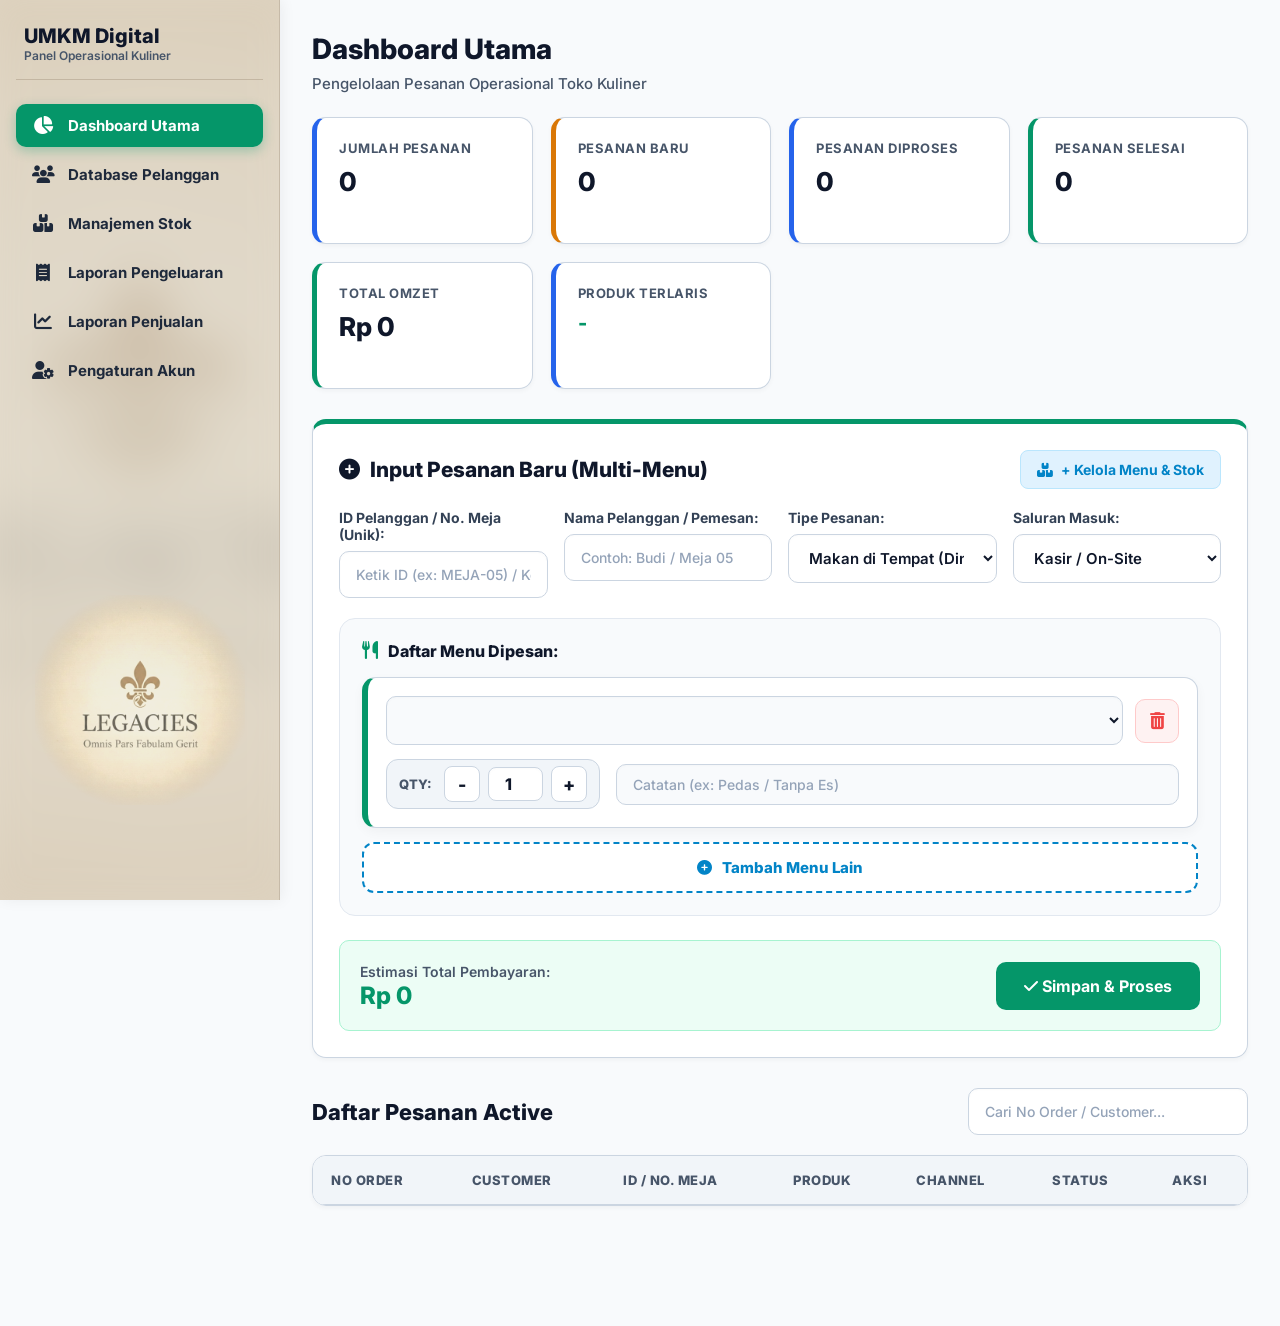
==== commit 5c76a618: "Add files via upload" ====
--- a/dashboard.html
+++ b/dashboard.html
@@ -21,7 +21,7 @@
       rel="stylesheet"
       href="https://cdn.jsdelivr.net/npm/sweetalert2@11/dist/sweetalert2.min.css"
     />
-    <link rel="stylesheet" href="style.css?v=2" />
+    <link rel="stylesheet" href="style.css?v=7" />
   </head>
   <body>
     <!-- Watermark Background Logo (Muncul hanya jika logo sudah diupload) -->
@@ -31,7 +31,7 @@
       style="display: none"
     ></div>
 
-    <!-- Header Mobile (Tanpa Badge PRO, Tombol Akun di Kanan Atas) -->
+    <!-- Header Mobile -->
     <header class="mobile-header">
       <div class="mobile-brand">
         <img
@@ -55,7 +55,7 @@
       </button>
     </header>
 
-    <!-- Sidebar / Navigasi Desktop (Dengan Background Full Logo Perusahaan) -->
+    <!-- Sidebar / Navigasi Desktop -->
     <aside class="sidebar">
       <div class="sidebar-brand">
         <img
@@ -498,6 +498,39 @@
           </form>
         </div>
 
+        <div class="filter-container">
+          <div class="filter-group">
+            <label for="filter-exp-periode">Periode Laporan:</label>
+            <select
+              id="filter-exp-periode"
+              onchange="toggleExpenseDateFilter()"
+              class="styled-input"
+            >
+              <option value="semua">Semua</option>
+              <option value="harian">Harian (Pilih Tanggal)</option>
+              <option value="bulanan">Bulanan (Pilih Bulan)</option>
+            </select>
+          </div>
+          <div id="exp-date-picker-wrapper" style="display: none">
+            <label for="filter-exp-tanggal">Pilih Tanggal:</label>
+            <input
+              type="date"
+              id="filter-exp-tanggal"
+              onchange="renderPengeluaran()"
+              class="styled-input"
+            />
+          </div>
+          <div id="exp-month-picker-wrapper" style="display: none">
+            <label for="filter-exp-bulan">Pilih Bulan:</label>
+            <input
+              type="month"
+              id="filter-exp-bulan"
+              onchange="renderPengeluaran()"
+              class="styled-input"
+            />
+          </div>
+        </div>
+
         <div class="cards-grid">
           <div class="card card-danger">
             <h3>Total Pengeluaran</h3>
@@ -507,7 +540,25 @@
           </div>
         </div>
 
-        <h2>Detail Pengeluaran Operasional</h2>
+        <div class="table-header-flex">
+          <h2>Detail Pengeluaran Operasional</h2>
+          <div class="filter-inline">
+            <label for="filter-exp-kategori">Pilih Jenis Pengeluaran:</label>
+            <select
+              id="filter-exp-kategori"
+              onchange="renderPengeluaran()"
+              class="styled-input"
+            >
+              <option value="semua">Semua Pengeluaran</option>
+              <option value="Bahan Baku">Bahan Baku</option>
+              <option value="Operasional">Operasional / Keperluan Toko</option>
+              <option value="Gaji">Gaji Karyawan</option>
+              <option value="Pemasaran">Pemasaran / Iklan</option>
+              <option value="Lainnya">Lain-lain</option>
+            </select>
+          </div>
+        </div>
+
         <div class="table-responsive">
           <table>
             <thead>
@@ -651,7 +702,6 @@
         </p>
 
         <div class="account-grid-layout">
-          <!-- KARTU 1: PROFIL & EDIT DATA TOKO -->
           <div class="form-container form-accent-emerald">
             <div class="account-profile-header">
               <img
@@ -673,7 +723,6 @@
                   Status Sesi: Aktif (Administrator Utama)
                 </p>
 
-                <!-- Kontrol Upload / Hapus Logo -->
                 <div style="display: flex; gap: 8px; flex-wrap: wrap">
                   <label
                     for="acc-logo-upload"
@@ -760,7 +809,6 @@
             </form>
           </div>
 
-          <!-- KARTU 2: KEAMANAN PASSWORD & LOGOUT -->
           <div class="form-container form-accent-info">
             <h2 style="margin-bottom: 16px">
               <i class="fa-solid fa-shield-halved" style="color: #2563eb"></i>
@@ -771,7 +819,7 @@
               id="account-security-form"
               onsubmit="updateAccountPassword(event)"
             >
-              <div class="form-grid-3" style="margin-bottom: 16px">
+              <div class="form-grid-4" style="margin-bottom: 16px">
                 <div class="form-group">
                   <label for="acc-username">Username Login:</label>
                   <input
@@ -782,12 +830,23 @@
                   />
                 </div>
                 <div class="form-group">
+                  <label for="acc-old-password">Password Lama:</label>
+                  <input
+                    type="password"
+                    id="acc-old-password"
+                    class="styled-input"
+                    placeholder="Masukkan password saat ini"
+                    required
+                  />
+                </div>
+                <div class="form-group">
                   <label for="acc-new-password">Password Baru:</label>
                   <input
                     type="password"
                     id="acc-new-password"
                     class="styled-input"
-                    placeholder="Isi jika ingin mengganti"
+                    placeholder="Masukkan password baru"
+                    required
                   />
                 </div>
                 <div class="form-group">
@@ -799,6 +858,7 @@
                     id="acc-confirm-password"
                     class="styled-input"
                     placeholder="Ulangi password baru"
+                    required
                   />
                 </div>
               </div>
@@ -807,7 +867,7 @@
                 class="btn-primary"
                 style="background-color: #2563eb"
               >
-                <i class="fa-solid fa-key"></i> Perbarui Username & Password
+                <i class="fa-solid fa-key"></i> Perbarui Password
               </button>
             </form>
 
@@ -844,7 +904,7 @@
       </section>
     </main>
 
-    <!-- Bottom Navigation Bar (Mobile View - Tombol Akun Bawah Dihapus, Hanya Ada di Kanan Atas) -->
+    <!-- Bottom Navigation Bar -->
     <nav class="bottom-nav">
       <button class="bottom-nav-item active" onclick="showSection('dashboard')">
         <i class="fa-solid fa-chart-pie nav-icon"></i>
--- a/style.css
+++ b/style.css
@@ -1,846 +1,1354 @@
 :root {
-    --bg-body: #f8fafc;
-    --sidebar-bg: #e5dccd;
-    --sidebar-hover: rgba(5, 150, 105, 0.14);
-    --primary: #059669;
-    --primary-hover: #047857;
-    --accent-blue: #2563eb;
-    --accent-amber: #d97706;
-    --accent-red: #ef4444;
-    --accent-purple: #7c3aed;
-    --text-main: #0f172a;
-    --text-muted: #475569;
-    --border-color: #cbd5e1;
-    --card-bg: rgba(255, 255, 255, 0.94);
-    --radius-md: 10px;
-    --radius-lg: 14px;
-    --shadow-sm: 0 2px 5px rgba(0,0,0,0.04);
-    --shadow-md: 0 4px 14px rgba(0,0,0,0.08);
+  --bg-body: #f8fafc;
+  --sidebar-bg: #e5dccd;
+  --sidebar-hover: rgba(5, 150, 105, 0.14);
+  --primary: #059669;
+  --primary-hover: #047857;
+  --accent-blue: #2563eb;
+  --accent-amber: #d97706;
+  --accent-red: #ef4444;
+  --accent-purple: #7c3aed;
+  --text-main: #0f172a;
+  --text-muted: #475569;
+  --border-color: #cbd5e1;
+  --card-bg: rgba(255, 255, 255, 0.94);
+  --radius-md: 10px;
+  --radius-lg: 14px;
+  --shadow-sm: 0 2px 5px rgba(0, 0, 0, 0.04);
+  --shadow-md: 0 4px 14px rgba(0, 0, 0, 0.08);
 }
 
 * {
-    box-sizing: border-box;
-    margin: 0;
-    padding: 0;
-    font-family: 'Inter', system-ui, -apple-system, sans-serif;
+  box-sizing: border-box;
+  margin: 0;
+  padding: 0;
+  font-family:
+    "Inter",
+    system-ui,
+    -apple-system,
+    sans-serif;
 }
 
 body {
-    display: flex;
-    background-color: var(--bg-body);
-    color: var(--text-main);
-    min-height: 100vh;
-    position: relative;
+  display: flex;
+  background-color: var(--bg-body);
+  color: var(--text-main);
+  min-height: 100vh;
+  position: relative;
 }
 
 /* --- LOGO WATERMARK BACKGROUND --- */
 .bg-logo-watermark {
-    position: fixed;
-    top: 50%;
-    left: calc(50% + 140px);
-    transform: translate(-50%, -50%);
-    width: 440px;
-    height: 440px;
-    background-size: contain;
-    background-repeat: no-repeat;
-    background-position: center;
-    opacity: 0.06;
-    pointer-events: none;
-    z-index: 0;
-}
-
-/* --- HALAMAN LOGIN & REGISTER: BACKGROUND HANGAT & LOGO TERANG TERBACA --- */
+  position: fixed;
+  top: 50%;
+  left: calc(50% + 140px);
+  transform: translate(-50%, -50%);
+  width: 440px;
+  height: 440px;
+  background-size: contain;
+  background-repeat: no-repeat;
+  background-position: center;
+  opacity: 0.06;
+  pointer-events: none;
+  z-index: 0;
+}
+
+/* --- HALAMAN LOGIN & REGISTER --- */
 body.auth-body {
-    display: flex;
-    align-items: center;
-    justify-content: center;
-    background-color: #e5dccd;
-    padding: 20px;
-    overflow: hidden;
-    isolation: isolate;
-}
-
-/* Lapisan 1: Warna dasar krem-cokelat hangat sedikit gelap */
+  display: flex;
+  align-items: center;
+  justify-content: center;
+  background-color: #e5dccd;
+  padding: 20px;
+  overflow: hidden;
+  isolation: isolate;
+}
+
 body.auth-body::before {
-    content: "";
-    position: fixed;
-    inset: -30px;
-    background-image: url('logo.png');
-    background-size: cover;
-    background-position: center;
-    background-repeat: no-repeat;
-    opacity: 0.32;
-    filter: blur(24px) brightness(0.86) contrast(1.08);
-    -webkit-filter: blur(24px) brightness(0.86) contrast(1.08);
-    z-index: -1;
-    pointer-events: none;
-}
-
-/* Lapisan 2: Logo utama lebih terang & terbaca jelas dengan tepi memudar */
+  content: "";
+  position: fixed;
+  inset: -30px;
+  background-image: url("logo.png");
+  background-size: cover;
+  background-position: center;
+  background-repeat: no-repeat;
+  opacity: 0.32;
+  filter: blur(24px) brightness(0.86) contrast(1.08);
+  -webkit-filter: blur(24px) brightness(0.86) contrast(1.08);
+  z-index: -1;
+  pointer-events: none;
+}
+
 .bg-logo-watermark.auth-watermark-blur {
-    left: 50% !important;
-    top: 50% !important;
-    right: auto !important;
-    bottom: auto !important;
-    transform: translate(-50%, -50%) !important;
-    width: min(84vh, 88vw) !important;
-    height: min(84vh, 88vw) !important;
-    background-image: url('logo.png') !important;
-    background-size: contain !important;
-    background-position: center center !important;
-    background-repeat: no-repeat !important;
-    opacity: 0.48 !important;
-    filter: blur(1.2px) brightness(1.04) contrast(1.28) !important;
-    -webkit-filter: blur(1.2px) brightness(1.04) contrast(1.28) !important;
-    -webkit-mask-image: radial-gradient(circle at 50% 50%, #000 46%, transparent 72%) !important;
-    mask-image: radial-gradient(circle at 50% 50%, #000 46%, transparent 72%) !important;
-    z-index: 0 !important;
+  left: 50% !important;
+  top: 50% !important;
+  right: auto !important;
+  bottom: auto !important;
+  transform: translate(-50%, -50%) !important;
+  width: min(84vh, 88vw) !important;
+  height: min(84vh, 88vw) !important;
+  background-image: url("logo.png") !important;
+  background-size: contain !important;
+  background-position: center center !important;
+  background-repeat: no-repeat !important;
+  opacity: 0.48 !important;
+  filter: blur(1.2px) brightness(1.04) contrast(1.28) !important;
+  -webkit-filter: blur(1.2px) brightness(1.04) contrast(1.28) !important;
+  -webkit-mask-image: radial-gradient(
+    circle at 50% 50%,
+    #000 46%,
+    transparent 72%
+  ) !important;
+  mask-image: radial-gradient(
+    circle at 50% 50%,
+    #000 46%,
+    transparent 72%
+  ) !important;
+  z-index: 0 !important;
+  pointer-events: none !important;
 }
 
 .auth-wrapper {
-    width: 100%;
-    max-width: 420px;
-    position: relative;
-    z-index: 2;
-}
-
-/* Kartu form transparan lembut */
+  width: 100%;
+  max-width: 420px;
+  position: relative;
+  z-index: 2;
+}
+
 .auth-card {
-    background: rgba(255, 255, 255, 0.72);
-    backdrop-filter: blur(5px);
-    -webkit-backdrop-filter: blur(5px);
-    padding: 30px 26px;
-    border-radius: 16px;
-    box-shadow: 0 12px 32px rgba(15, 23, 42, 0.12);
-    border: 1px solid rgba(255, 255, 255, 0.82);
+  background: rgba(255, 255, 255, 0.72);
+  backdrop-filter: blur(5px);
+  -webkit-backdrop-filter: blur(5px);
+  padding: 30px 26px;
+  border-radius: 16px;
+  box-shadow: 0 12px 32px rgba(15, 23, 42, 0.12);
+  border: 1px solid rgba(255, 255, 255, 0.82);
 }
 
 .auth-card .styled-input {
-    background-color: rgba(255, 255, 255, 0.92);
+  background-color: rgba(255, 255, 255, 0.92);
 }
 
 .auth-logo-header {
-    text-align: center;
-    margin-bottom: 20px;
+  text-align: center;
+  margin-bottom: 20px;
 }
 
 .auth-logo-header h2 {
-    font-size: 22px;
-    font-weight: 800;
-    color: #0f172a;
-    margin-bottom: 4px;
+  font-size: 22px;
+  font-weight: 800;
+  color: #0f172a;
+  margin-bottom: 4px;
 }
 
 .auth-logo-header p {
-    font-size: 13px;
-    color: #1e293b;
-    font-weight: 600;
-    margin-bottom: 0;
+  font-size: 13px;
+  color: #1e293b;
+  font-weight: 600;
+  margin-bottom: 0;
 }
 
 .btn-auth-blue {
-    width: 100%;
-    padding: 13px;
-    background-color: #2563eb;
-    color: #ffffff;
-    border: none;
-    border-radius: 10px;
-    font-size: 15px;
-    font-weight: 700;
-    cursor: pointer;
-    transition: background-color 0.2s ease;
-}
-.btn-auth-blue:hover { background-color: #1d4ed8; }
+  width: 100%;
+  padding: 13px;
+  background-color: #2563eb;
+  color: #ffffff;
+  border: none;
+  border-radius: 10px;
+  font-size: 15px;
+  font-weight: 700;
+  cursor: pointer;
+  transition: background-color 0.2s ease;
+}
+.btn-auth-blue:hover {
+  background-color: #1d4ed8;
+}
 
 .btn-auth-green {
-    width: 100%;
-    padding: 13px;
-    background-color: #16a34a;
-    color: #ffffff;
-    border: none;
-    border-radius: 10px;
-    font-size: 15px;
-    font-weight: 700;
-    cursor: pointer;
-    transition: background-color 0.2s ease;
-}
-.btn-auth-green:hover { background-color: #15803d; }
+  width: 100%;
+  padding: 13px;
+  background-color: #16a34a;
+  color: #ffffff;
+  border: none;
+  border-radius: 10px;
+  font-size: 15px;
+  font-weight: 700;
+  cursor: pointer;
+  transition: background-color 0.2s ease;
+}
+.btn-auth-green:hover {
+  background-color: #15803d;
+}
 
 .auth-switch-text {
-    text-align: center;
-    margin-top: 18px;
-    margin-bottom: 0;
-    font-size: 13px;
-    color: #0f172a;
-    font-weight: 600;
+  text-align: center;
+  margin-top: 18px;
+  margin-bottom: 0;
+  font-size: 13px;
+  color: #0f172a;
+  font-weight: 600;
 }
 
 .auth-switch-text a {
-    color: #2563eb;
-    font-weight: 700;
-    text-decoration: none;
-}
-.auth-switch-text a:hover { text-decoration: underline; }
-
-.mobile-header, .mobile-top-header, .bottom-nav, .mobile-cards-container { display: none; }
-
-/* --- SIDEBAR DESKTOP (BACKGROUND HANGAT & LOGO TERANG TERBACA) --- */
+  color: #2563eb;
+  font-weight: 700;
+  text-decoration: none;
+}
+.auth-switch-text a:hover {
+  text-decoration: underline;
+}
+
+.mobile-header,
+.mobile-top-header,
+.bottom-nav,
+.mobile-cards-container {
+  display: none;
+}
+
+/* --- SIDEBAR DESKTOP --- */
 .sidebar {
-    width: 280px;
-    height: 100vh;
-    background-color: #e5dccd !important;
-    background-image: none !important;
-    color: #0f172a;
-    position: fixed;
-    padding: 24px 16px;
-    z-index: 100;
-    display: flex;
-    flex-direction: column;
-    overflow: hidden;
-    isolation: isolate;
-    border-right: 1px solid rgba(140, 122, 98, 0.35);
-    box-shadow: 2px 0 14px rgba(15, 23, 42, 0.06);
+  width: 280px;
+  height: 100vh;
+  background-color: #e5dccd !important;
+  background-image: none !important;
+  color: #0f172a;
+  position: fixed;
+  padding: 24px 16px;
+  z-index: 100;
+  display: flex;
+  flex-direction: column;
+  overflow: hidden;
+  isolation: isolate;
+  border-right: 1px solid rgba(140, 122, 98, 0.35);
+  box-shadow: 2px 0 14px rgba(15, 23, 42, 0.06);
 }
 
 .sidebar::before {
-    content: "";
-    position: absolute;
-    inset: -30px;
-    background-image: url('logo.png');
-    background-size: cover;
-    background-position: center;
-    background-repeat: no-repeat;
-    opacity: 0.32;
-    filter: blur(24px) brightness(0.86) contrast(1.08);
-    -webkit-filter: blur(24px) brightness(0.86) contrast(1.08);
-    z-index: -2;
-    pointer-events: none;
-}
-
+  content: "";
+  position: absolute;
+  inset: -30px;
+  background-image: url("logo.png");
+  background-size: cover;
+  background-position: center;
+  background-repeat: no-repeat;
+  opacity: 0.24;
+  filter: blur(26px) brightness(0.88) contrast(1.06);
+  -webkit-filter: blur(26px) brightness(0.88) contrast(1.06);
+  z-index: -2;
+  pointer-events: none;
+}
+
+/* Posisi logo utama pas di tengah ruang kosong bawah sidebar */
 .sidebar::after {
-    content: "";
-    position: absolute;
-    left: 50%;
-    top: 52%;
-    transform: translate(-50%, -50%);
-    width: 245px;
-    height: 245px;
-    background-image: url('logo.png');
-    background-size: contain;
-    background-position: center center;
-    background-repeat: no-repeat;
-    opacity: 0.44;
-    filter: blur(1.2px) brightness(1.04) contrast(1.26);
-    -webkit-filter: blur(1.2px) brightness(1.04) contrast(1.26);
-    -webkit-mask-image: radial-gradient(circle at 50% 50%, #000 45%, transparent 70%);
-    mask-image: radial-gradient(circle at 50% 50%, #000 45%, transparent 70%);
-    z-index: -1;
-    pointer-events: none;
-}
-
-/* Sembunyikan elemen kotak gambar lama jika ada di dalam sidebar/header */
+  content: "";
+  position: absolute;
+  left: 50%;
+  top: auto;
+  bottom: 95px;
+  transform: translateX(-50%);
+  width: 210px;
+  height: 210px;
+  background-image: url("logo.png");
+  background-size: contain;
+  background-position: center center;
+  background-repeat: no-repeat;
+  opacity: 0.56;
+  filter: brightness(1.02) contrast(1.22);
+  -webkit-filter: brightness(1.02) contrast(1.22);
+  -webkit-mask-image: radial-gradient(
+    circle at 50% 50%,
+    #000 54%,
+    transparent 74%
+  );
+  mask-image: radial-gradient(circle at 50% 50%, #000 54%, transparent 74%);
+  z-index: -1;
+  pointer-events: none;
+}
+
 .sidebar .bg-logo-watermark,
 .mobile-header .bg-logo-watermark,
 .mobile-top-header .bg-logo-watermark,
 #dashboard-bg-watermark {
+  display: none !important;
+}
+
+.sidebar-brand {
+  display: flex;
+  align-items: center;
+  gap: 12px;
+  margin-bottom: 24px;
+  padding: 0 8px 16px 8px;
+  border-bottom: 1px solid rgba(140, 122, 98, 0.32);
+  position: relative;
+  z-index: 2;
+}
+
+.brand-logo-desktop {
+  width: 44px;
+  height: 44px;
+  border-radius: 8px;
+  object-fit: contain;
+}
+
+.sidebar-brand h2,
+#sidebar-store-title {
+  font-size: 20px;
+  color: #0f172a !important;
+  font-weight: 800;
+  line-height: 1.2;
+}
+
+.sidebar-brand .brand-subtitle,
+.sidebar p {
+  font-size: 12px;
+  color: #475569 !important;
+  font-weight: 600;
+  display: block;
+  margin-bottom: 0;
+}
+
+.sidebar nav {
+  position: relative;
+  z-index: 2;
+}
+
+.sidebar ul {
+  list-style: none;
+}
+.sidebar li {
+  margin-bottom: 6px;
+}
+
+.sidebar a,
+.sidebar .nav-link {
+  color: #1e293b !important;
+  text-decoration: none;
+  display: flex;
+  align-items: center;
+  gap: 14px;
+  padding: 12px 16px;
+  border-radius: var(--radius-md);
+  font-size: 15px;
+  font-weight: 700;
+  transition: all 0.2s ease;
+  text-shadow: none;
+}
+
+.sidebar a i,
+.sidebar .nav-link i {
+  font-size: 18px;
+  width: 22px;
+  text-align: center;
+}
+
+.sidebar a:hover,
+.sidebar .nav-link:hover {
+  background-color: rgba(5, 150, 105, 0.14) !important;
+  color: #047857 !important;
+  transform: translateX(4px);
+}
+
+.sidebar a.active,
+.sidebar .nav-link.active {
+  background-color: var(--primary) !important;
+  color: #ffffff !important;
+  box-shadow: 0 4px 12px rgba(5, 150, 105, 0.3);
+}
+
+/* --- KONTEN UTAMA --- */
+.content {
+  margin-left: 280px;
+  padding: 32px 32px 90px 32px;
+  width: calc(100% - 280px);
+  position: relative;
+  z-index: 1;
+}
+
+.page-section {
+  display: none;
+}
+.page-section.active {
+  display: block;
+  animation: fadeIn 0.3s ease;
+}
+
+@keyframes fadeIn {
+  from {
+    opacity: 0;
+    transform: translateY(6px);
+  }
+  to {
+    opacity: 1;
+    transform: translateY(0);
+  }
+}
+
+h1 {
+  font-size: 28px;
+  font-weight: 800;
+  color: var(--text-main);
+  margin-bottom: 8px;
+}
+h2 {
+  font-size: 22px;
+  font-weight: 800;
+  color: var(--text-main);
+}
+p {
+  color: var(--text-muted);
+  font-size: 15px;
+  margin-bottom: 24px;
+  font-weight: 500;
+}
+
+/* Cards Grid */
+.cards-grid {
+  display: grid;
+  grid-template-columns: repeat(auto-fit, minmax(220px, 1fr));
+  gap: 18px;
+  margin-bottom: 30px;
+}
+
+.card {
+  background: var(--card-bg);
+  padding: 22px;
+  border-radius: var(--radius-lg);
+  box-shadow: var(--shadow-sm);
+  border: 1px solid var(--border-color);
+  border-left: 5px solid var(--accent-blue);
+  transition:
+    transform 0.2s ease,
+    box-shadow 0.2s ease;
+}
+
+.card:hover {
+  transform: translateY(-2px);
+  box-shadow: var(--shadow-md);
+}
+.card-warning {
+  border-left-color: var(--accent-amber);
+}
+.card-info {
+  border-left-color: var(--accent-blue);
+}
+.card-success,
+.card-emerald {
+  border-left-color: var(--primary);
+}
+.card-danger {
+  border-left-color: var(--accent-red);
+}
+
+.card h3 {
+  font-size: 13px;
+  color: var(--text-muted);
+  font-weight: 700;
+  margin-bottom: 10px;
+  text-transform: uppercase;
+  letter-spacing: 0.5px;
+}
+.stat-number {
+  font-size: 26px;
+  font-weight: 800;
+  color: var(--text-main);
+}
+.stat-danger {
+  color: var(--accent-red);
+}
+.stat-text {
+  font-size: 20px;
+  font-weight: 800;
+  color: var(--primary);
+}
+
+/* --- FORM & INPUT --- */
+.form-container {
+  background: var(--card-bg);
+  padding: 26px;
+  border-radius: var(--radius-lg);
+  margin-bottom: 30px;
+  box-shadow: var(--shadow-sm);
+  border: 1px solid var(--border-color);
+}
+
+.form-accent-emerald {
+  border-top: 5px solid var(--primary);
+}
+.form-accent-danger {
+  border-left: 5px solid var(--accent-red);
+}
+.form-accent-info {
+  border-left: 5px solid var(--accent-blue);
+}
+
+.form-header-flex,
+.table-header-flex {
+  display: flex;
+  justify-content: space-between;
+  align-items: center;
+  margin-bottom: 20px;
+  flex-wrap: wrap;
+  gap: 14px;
+}
+
+.form-title {
+  font-size: 21px;
+  font-weight: 800;
+  color: #0f172a;
+  display: flex;
+  align-items: center;
+  gap: 10px;
+}
+
+.btn-manage-stock {
+  display: inline-flex;
+  align-items: center;
+  gap: 8px;
+  background-color: #e0f2fe;
+  color: #0284c7;
+  padding: 10px 16px;
+  border-radius: 8px;
+  font-size: 14px;
+  font-weight: 700;
+  text-decoration: none;
+  border: 1.5px solid #bae6fd;
+  transition: all 0.2s ease;
+}
+.btn-manage-stock:hover {
+  background-color: #0284c7;
+  color: #ffffff;
+}
+
+.form-grid-4 {
+  display: grid;
+  grid-template-columns: repeat(auto-fit, minmax(200px, 1fr));
+  gap: 16px;
+  margin-bottom: 20px;
+}
+.form-grid-3 {
+  display: grid;
+  grid-template-columns: repeat(auto-fit, minmax(220px, 1fr));
+  gap: 16px;
+  margin-bottom: 20px;
+}
+
+.form-group label {
+  display: block;
+  margin-bottom: 8px;
+  font-size: 14px;
+  font-weight: 700;
+  color: #334155;
+}
+
+.styled-input {
+  width: 100%;
+  padding: 13px 16px;
+  border: 1.5px solid var(--border-color);
+  border-radius: 10px;
+  font-size: 15px;
+  font-weight: 600;
+  color: #0f172a;
+  background-color: #ffffff;
+  box-shadow: 0 1px 3px rgba(0, 0, 0, 0.02) inset;
+  transition: all 0.2s ease-in-out;
+}
+.styled-input::placeholder {
+  color: #94a3b8;
+  font-size: 14px;
+  font-weight: 500;
+}
+.styled-input:focus {
+  outline: none;
+  border-color: #059669;
+  box-shadow: 0 0 0 4px rgba(5, 150, 105, 0.15);
+}
+
+.input-search {
+  width: 280px;
+}
+
+/* --- CONTAINER DAFTAR MENU DIPESAN --- */
+.menu-items-box {
+  background: #f8fafc;
+  padding: 22px;
+  border-radius: 16px;
+  border: 1.5px solid #e2e8f0;
+  margin-bottom: 24px;
+}
+
+.menu-box-header {
+  margin-bottom: 16px;
+}
+.menu-box-label {
+  font-weight: 800;
+  font-size: 16px;
+  color: #0f172a;
+  display: flex;
+  align-items: center;
+  gap: 10px;
+}
+.menu-box-label i {
+  color: #059669;
+  font-size: 18px;
+}
+
+.order-item-row {
+  background: #ffffff;
+  padding: 18px;
+  border-radius: 14px;
+  border: 1px solid #cbd5e1;
+  border-left: 6px solid #059669;
+  margin-bottom: 14px;
+  box-shadow: 0 4px 12px rgba(0, 0, 0, 0.04);
+  display: flex;
+  flex-direction: column;
+  gap: 14px;
+}
+
+.item-row-header {
+  display: flex;
+  align-items: center;
+  gap: 12px;
+  width: 100%;
+}
+.item-row-header .item-product-select {
+  flex: 1;
+  font-weight: 700;
+  font-size: 15px;
+  background-color: #f8fafc;
+  border: 1.5px solid #cbd5e1;
+}
+
+.btn-remove-item-card {
+  background: #fef2f2;
+  color: #ef4444;
+  border: 1.5px solid #fecaca;
+  width: 44px;
+  height: 44px;
+  border-radius: 10px;
+  display: flex;
+  align-items: center;
+  justify-content: center;
+  font-size: 17px;
+  cursor: pointer;
+  flex-shrink: 0;
+}
+.btn-remove-item-card:hover {
+  background: #ef4444;
+  color: #ffffff;
+  border-color: #ef4444;
+}
+
+.item-row-details {
+  display: flex;
+  align-items: center;
+  gap: 16px;
+  flex-wrap: wrap;
+  width: 100%;
+}
+.qty-control {
+  display: flex;
+  align-items: center;
+  gap: 8px;
+  background: #f1f5f9;
+  padding: 6px 12px;
+  border-radius: 12px;
+  border: 1px solid #cbd5e1;
+}
+.qty-label {
+  font-size: 13px;
+  font-weight: 800;
+  color: #475569;
+  margin-right: 4px;
+  text-transform: uppercase;
+}
+
+.btn-qty {
+  width: 36px;
+  height: 36px;
+  border: 1.5px solid #cbd5e1;
+  background: #ffffff;
+  border-radius: 8px;
+  font-weight: 800;
+  font-size: 18px;
+  color: #0f172a;
+  cursor: pointer;
+  display: flex;
+  align-items: center;
+  justify-content: center;
+}
+.btn-qty:hover {
+  background: #059669;
+  color: #ffffff;
+  border-color: #059669;
+}
+
+.item-qty-input {
+  width: 55px !important;
+  text-align: center;
+  padding: 6px !important;
+  font-weight: 800 !important;
+  font-size: 16px !important;
+  border-radius: 8px !important;
+}
+.note-control {
+  flex: 1;
+  min-width: 220px;
+}
+.item-note-input {
+  padding: 11px 16px !important;
+  font-size: 14px !important;
+  border-radius: 10px !important;
+  background-color: #f8fafc !important;
+}
+
+.btn-add-menu-modern {
+  width: 100%;
+  background-color: #ffffff;
+  color: #0284c7;
+  border: 2px dashed #0284c7;
+  padding: 14px;
+  border-radius: 12px;
+  font-size: 15px;
+  font-weight: 800;
+  cursor: pointer;
+  display: flex;
+  align-items: center;
+  justify-content: center;
+  gap: 10px;
+  margin-top: 8px;
+}
+.btn-add-menu-modern:hover {
+  background-color: #0284c7;
+  color: #ffffff;
+  border-style: solid;
+}
+
+/* SUMMARY & SUBMIT BAR */
+.order-summary-bar {
+  display: flex;
+  justify-content: space-between;
+  align-items: center;
+  background: #ecfdf5;
+  padding: 20px;
+  border-radius: var(--radius-md);
+  border: 1.5px solid #a7f3d0;
+  flex-wrap: wrap;
+  gap: 14px;
+}
+.summary-label {
+  font-size: 14px;
+  color: var(--text-muted);
+  font-weight: 600;
+}
+.summary-amount {
+  margin: 0;
+  color: var(--primary);
+  font-size: 24px;
+  font-weight: 800;
+}
+
+/* TOMBOL EXPORT EXCEL */
+.backup-btn-group {
+  display: flex;
+  flex-direction: column;
+  gap: 12px;
+  width: 100%;
+}
+.btn-backup {
+  display: flex;
+  align-items: center;
+  justify-content: center;
+  gap: 10px;
+  width: 100%;
+  padding: 14px 18px;
+  border: none;
+  border-radius: 10px;
+  font-size: 15px;
+  font-weight: 700;
+  color: #ffffff;
+  cursor: pointer;
+}
+.btn-backup-excel {
+  background-color: var(--primary);
+  box-shadow: 0 4px 12px rgba(5, 150, 105, 0.25);
+}
+.btn-backup-excel:hover {
+  background-color: var(--primary-hover);
+}
+
+.btn-primary {
+  background-color: var(--primary);
+  color: white;
+  padding: 12px 22px;
+  border: none;
+  border-radius: 10px;
+  cursor: pointer;
+  font-size: 15px;
+  font-weight: 700;
+}
+.btn-primary:hover {
+  background-color: var(--primary-hover);
+}
+.btn-lg {
+  padding: 14px 28px;
+  font-size: 16px;
+}
+.btn-danger {
+  background-color: var(--accent-red);
+}
+.btn-danger:hover {
+  background-color: #dc2626;
+}
+
+.btn-sm {
+  padding: 9px 14px;
+  font-size: 13px;
+  border: none;
+  border-radius: 8px;
+  cursor: pointer;
+  font-weight: 700;
+  position: relative;
+  z-index: 5;
+  touch-action: manipulation;
+  display: inline-flex;
+  align-items: center;
+  gap: 6px;
+}
+.btn-status {
+  background-color: var(--accent-blue);
+  color: white;
+}
+
+/* TABLE STYLES */
+.table-responsive {
+  overflow-x: auto;
+  background: var(--card-bg);
+  border-radius: var(--radius-lg);
+  box-shadow: var(--shadow-sm);
+  border: 1.5px solid var(--border-color);
+  margin-bottom: 30px;
+}
+
+table {
+  width: 100%;
+  border-collapse: collapse;
+}
+th,
+td {
+  padding: 16px 18px;
+  text-align: left;
+  border-bottom: 1px solid var(--border-color);
+  font-size: 15px;
+  font-weight: 500;
+}
+th {
+  background-color: #f1f5f9;
+  color: var(--text-muted);
+  font-weight: 800;
+  font-size: 13px;
+  text-transform: uppercase;
+  letter-spacing: 0.5px;
+}
+
+/* BADGES & STATUS */
+.badge {
+  padding: 6px 14px;
+  border-radius: 20px;
+  font-size: 13px;
+  font-weight: 800;
+  display: inline-block;
+}
+.badge-baru {
+  background-color: #fef3c7;
+  color: #b45309;
+}
+.badge-proses {
+  background-color: #dbeafe;
+  color: #1d4ed8;
+}
+.badge-selesai {
+  background-color: #d1fae5;
+  color: #047857;
+}
+.channel-tag {
+  background-color: #f1f5f9;
+  color: #334155;
+  padding: 5px 12px;
+  border-radius: 12px;
+  font-size: 13px;
+  font-weight: 700;
+}
+
+.filter-container {
+  background: var(--card-bg);
+  padding: 18px;
+  border-radius: var(--radius-lg);
+  border: 1.5px solid var(--border-color);
+  margin-bottom: 26px;
+  display: flex;
+  gap: 18px;
+  flex-wrap: wrap;
+  align-items: center;
+}
+.filter-group label {
+  display: block;
+  font-size: 14px;
+  font-weight: 700;
+  color: var(--text-muted);
+  margin-bottom: 6px;
+}
+.filter-inline {
+  display: flex;
+  align-items: center;
+  gap: 12px;
+}
+.filter-inline label {
+  font-size: 14px;
+  font-weight: 700;
+  color: var(--text-muted);
+  white-space: nowrap;
+}
+
+/* --- PENGATURAN AKUN PEMILIK UMKM --- */
+.account-grid-layout {
+  display: flex;
+  flex-direction: column;
+  gap: 6px;
+  max-width: 850px;
+}
+
+.account-profile-header {
+  display: flex;
+  align-items: center;
+  gap: 18px;
+  padding-bottom: 20px;
+  border-bottom: 1.5px dashed var(--border-color);
+  margin-bottom: 20px;
+}
+
+.account-avatar {
+  width: 68px;
+  height: 68px;
+  border-radius: 14px;
+  object-fit: contain;
+  background: #f1f5f9;
+  padding: 6px;
+  border: 1.5px solid var(--border-color);
+}
+
+.account-role-badge {
+  display: inline-block;
+  background: #fef3c7;
+  color: #b45309;
+  font-size: 12px;
+  font-weight: 800;
+  padding: 4px 10px;
+  border-radius: 20px;
+  margin-bottom: 6px;
+}
+
+.account-info-grid {
+  display: grid;
+  grid-template-columns: 1fr 1fr;
+  gap: 16px;
+  margin-bottom: 24px;
+}
+
+.account-info-item {
+  background: #f8fafc;
+  padding: 14px;
+  border-radius: 10px;
+  border: 1px solid #e2e8f0;
+}
+.info-label {
+  display: block;
+  font-size: 12px;
+  color: var(--text-muted);
+  font-weight: 700;
+  margin-bottom: 4px;
+}
+.info-value {
+  font-size: 14px;
+  font-weight: 700;
+  color: var(--text-main);
+}
+
+.account-logout-area {
+  padding-top: 20px;
+  border-top: 1.5px solid var(--border-color);
+}
+
+/* --- MODAL SWEETALERT2 --- */
+body .swal2-container {
+  padding: 10px !important;
+  display: flex !important;
+  align-items: center !important;
+  justify-content: center !important;
+  z-index: 9999 !important;
+}
+body .swal2-popup-modern {
+  border-radius: 18px !important;
+  padding: 22px 20px !important;
+  width: 90% !important;
+  max-width: 380px !important;
+  box-shadow: 0 12px 32px rgba(0, 0, 0, 0.2) !important;
+  background: #ffffff !important;
+  border: 1px solid #e2e8f0 !important;
+}
+.swal-custom-title {
+  font-size: 18px;
+  font-weight: 800;
+  color: #0f172a;
+  display: flex;
+  align-items: center;
+  justify-content: center;
+  gap: 8px;
+}
+.swal-form-group {
+  text-align: left;
+  margin-bottom: 12px;
+}
+.swal-form-group label {
+  font-size: 13px;
+  font-weight: 700;
+  color: #475569;
+  display: flex;
+  align-items: center;
+  gap: 6px;
+  margin-bottom: 6px;
+}
+.styled-swal-input {
+  height: 44px !important;
+  margin: 0 !important;
+  border-radius: 10px !important;
+  font-size: 15px !important;
+  font-weight: 700 !important;
+  width: 100% !important;
+  border: 1.5px solid #cbd5e1 !important;
+  background-color: #f8fafc !important;
+}
+body .swal2-actions {
+  margin-top: 16px !important;
+  gap: 10px !important;
+  width: 100% !important;
+}
+body .swal2-actions button {
+  border-radius: 10px !important;
+  font-weight: 700 !important;
+  font-size: 14px !important;
+  padding: 11px 22px !important;
+  margin: 0 !important;
+  flex: 1;
+}
+
+/* --- MOBILE FRIENDLY (LAYAR HP <= 768px) --- */
+@media screen and (max-width: 768px) {
+  html,
+  body {
+    max-width: 100vw !important;
+    overflow-x: hidden !important;
+  }
+  body:not(.auth-body) {
+    flex-direction: column;
+  }
+
+  .bg-logo-watermark.auth-watermark-blur {
+    width: 96vw !important;
+    height: 96vw !important;
+    top: 48% !important;
+    background-size: contain !important;
+    opacity: 0.48 !important;
+    filter: blur(1.2px) brightness(1.04) contrast(1.28) !important;
+    -webkit-filter: blur(1.2px) brightness(1.04) contrast(1.28) !important;
+    -webkit-mask-image: radial-gradient(
+      circle at 50% 50%,
+      #000 46%,
+      transparent 72%
+    ) !important;
+    mask-image: radial-gradient(
+      circle at 50% 50%,
+      #000 46%,
+      transparent 72%
+    ) !important;
+  }
+
+  .bg-logo-watermark:not(.auth-watermark-blur) {
+    left: 50%;
+    width: 280px;
+    height: 280px;
+    opacity: 0.07;
+  }
+  .sidebar {
     display: none !important;
-}
-
-.sidebar-brand {
+  }
+
+  /* Headbar Mobile: Logo diposisikan di area tengah-kanan kosong agar tidak tertutup judul kiri */
+  .mobile-header,
+  .mobile-top-header {
+    display: flex !important;
+    justify-content: space-between;
+    align-items: center;
+    background-color: #e5dccd !important;
+    background-image: none !important;
+    color: #0f172a;
+    padding: 12px 16px;
+    position: sticky;
+    top: 0;
+    z-index: 100;
+    border-bottom: 1px solid rgba(140, 122, 98, 0.35) !important;
+    box-shadow: 0 2px 10px rgba(15, 23, 42, 0.08);
+    overflow: hidden !important;
+    isolation: isolate !important;
+  }
+
+  .mobile-header::before,
+  .mobile-top-header::before {
+    content: "" !important;
+    position: absolute !important;
+    inset: -20px !important;
+    background-image: url("logo.png") !important;
+    background-size: cover !important;
+    background-position: center !important;
+    background-repeat: no-repeat !important;
+    opacity: 0.24 !important;
+    filter: blur(20px) brightness(0.88) contrast(1.06) !important;
+    -webkit-filter: blur(20px) brightness(0.88) contrast(1.06) !important;
+    z-index: -2 !important;
+    pointer-events: none !important;
+  }
+
+  .mobile-header::after,
+  .mobile-top-header::after {
+    content: "" !important;
+    position: absolute !important;
+    left: 56% !important;
+    top: 50% !important;
+    transform: translate(-50%, -50%) !important;
+    width: 112px !important;
+    height: 112px !important;
+    background-image: url("logo.png") !important;
+    background-size: contain !important;
+    background-position: center center !important;
+    background-repeat: no-repeat !important;
+    opacity: 0.52 !important;
+    filter: brightness(1.04) contrast(1.24) !important;
+    -webkit-filter: brightness(1.04) contrast(1.24) !important;
+    -webkit-mask-image: radial-gradient(
+      circle at 50% 50%,
+      #000 52%,
+      transparent 72%
+    ) !important;
+    mask-image: radial-gradient(
+      circle at 50% 50%,
+      #000 52%,
+      transparent 72%
+    ) !important;
+    z-index: -1 !important;
+    pointer-events: none !important;
+  }
+
+  .mobile-brand {
     display: flex;
     align-items: center;
-    gap: 12px;
-    margin-bottom: 28px;
-    padding: 0 8px 16px 8px;
-    border-bottom: 1px solid rgba(140, 122, 98, 0.32);
+    gap: 10px;
     position: relative;
     z-index: 2;
-}
-
-.brand-logo-desktop {
-    width: 44px;
-    height: 44px;
-    border-radius: 8px;
+  }
+  .brand-logo {
+    width: 36px;
+    height: 36px;
+    border-radius: 6px;
     object-fit: contain;
-}
-
-.sidebar-brand h2,
-#sidebar-store-title {
-    font-size: 20px;
+  }
+  .brand-text {
+    display: flex;
+    align-items: center;
+    gap: 6px;
+  }
+  .mobile-header h2,
+  .mobile-top-header h2,
+  #mobile-store-title {
+    font-size: 17px;
     color: #0f172a !important;
     font-weight: 800;
-    line-height: 1.2;
-}
-
-.sidebar-brand .brand-subtitle,
-.sidebar p {
-    font-size: 12px;
-    color: #475569 !important;
-    font-weight: 600;
-    display: block;
-    margin-bottom: 0;
-}
-
-.sidebar nav {
+    text-shadow: none !important;
+  }
+
+  .mobile-account-btn,
+  #mobile-top-account-btn {
     position: relative;
     z-index: 2;
-}
-
-.sidebar ul { list-style: none; }
-.sidebar li { margin-bottom: 8px; }
-
-.sidebar a,
-.sidebar .nav-link {
-    color: #1e293b !important;
-    text-decoration: none;
+    background: rgba(255, 255, 255, 0.85) !important;
+    color: #0f172a !important;
+    border: 1px solid rgba(15, 23, 42, 0.18) !important;
+    backdrop-filter: blur(4px) !important;
+    -webkit-backdrop-filter: blur(4px) !important;
+    padding: 8px 14px;
+    border-radius: 8px;
+    font-size: 13px;
+    font-weight: 700;
+    cursor: pointer;
+    display: inline-flex;
+    align-items: center;
+    gap: 6px;
+    transition: all 0.2s ease;
+  }
+
+  .mobile-account-btn.active,
+  #mobile-top-account-btn.active {
+    background: var(--primary) !important;
+    border-color: var(--primary) !important;
+    color: #ffffff !important;
+  }
+
+  .bottom-nav {
     display: flex;
+    justify-content: space-around;
     align-items: center;
+    position: fixed;
+    bottom: 0;
+    left: 0;
+    right: 0;
+    background: #ffffff;
+    border-top: 1.5px solid var(--border-color);
+    padding: 9px 0;
+    z-index: 900;
+    box-shadow: 0 -4px 14px rgba(0, 0, 0, 0.06);
+  }
+
+  .bottom-nav-item {
+    background: none;
+    border: none;
+    display: flex;
+    flex-direction: column;
+    align-items: center;
+    color: var(--text-muted);
+    cursor: pointer;
+    flex: 1;
+    padding: 4px 0;
+  }
+  .bottom-nav-item.active {
+    color: var(--primary);
+  }
+  .nav-icon {
+    font-size: 18px;
+    margin-bottom: 3px;
+  }
+  .nav-label {
+    font-size: 11px;
+    font-weight: 800;
+  }
+
+  .content {
+    margin-left: 0 !important;
+    width: 100% !important;
+    padding: 14px 14px 130px 14px !important;
+  }
+  .cards-grid {
+    grid-template-columns: 1fr 1fr !important;
+    gap: 12px !important;
+  }
+  .card {
+    padding: 16px !important;
+  }
+  .stat-number {
+    font-size: 20px !important;
+  }
+
+  .form-title {
+    font-size: 18px;
+  }
+  .btn-manage-stock {
+    width: 100%;
+    justify-content: center;
+    padding: 12px;
+    font-size: 14px;
+  }
+  .styled-input {
+    font-size: 16px !important;
+    padding: 13px 14px !important;
+  }
+
+  .menu-items-box {
+    padding: 14px;
+  }
+  .order-item-row {
+    padding: 14px;
+  }
+  .item-row-details {
+    flex-direction: column;
+    align-items: stretch;
+    gap: 12px;
+  }
+  .qty-control {
+    width: 100%;
+    justify-content: space-between;
+  }
+  .note-control {
+    width: 100%;
+    min-width: auto;
+  }
+  .input-search {
+    width: 100% !important;
+  }
+  .filter-inline {
+    width: 100%;
+    flex-direction: column;
+    align-items: stretch;
+  }
+
+  .table-responsive {
+    display: none !important;
+  }
+  .mobile-cards-container {
+    display: flex !important;
+    flex-direction: column;
     gap: 14px;
-    padding: 13px 16px;
+    padding-bottom: 20px;
+    position: relative;
+    z-index: 10;
+  }
+  .mobile-card {
+    background: var(--card-bg);
+    border: 1.5px solid var(--border-color);
     border-radius: var(--radius-md);
-    font-size: 15px;
-    font-weight: 700;
-    transition: all 0.2s ease;
-    text-shadow: none;
-}
-
-.sidebar a i,
-.sidebar .nav-link i { font-size: 18px; width: 22px; text-align: center; }
-
-.sidebar a:hover,
-.sidebar .nav-link:hover {
-    background-color: rgba(5, 150, 105, 0.14) !important;
-    color: #047857 !important;
-    transform: translateX(4px);
-}
-
-.sidebar a.active,
-.sidebar .nav-link.active {
-    background-color: var(--primary) !important;
-    color: #ffffff !important;
-    box-shadow: 0 4px 12px rgba(5, 150, 105, 0.30);
-}
-
-/* --- KONTEN UTAMA --- */
-.content {
-    margin-left: 280px;
-    padding: 32px 32px 90px 32px;
-    width: calc(100% - 280px);
+    padding: 16px;
+    box-shadow: var(--shadow-sm);
     position: relative;
-    z-index: 1;
-}
-
-.page-section { display: none; }
-.page-section.active { display: block; animation: fadeIn 0.3s ease; }
-
-@keyframes fadeIn {
-    from { opacity: 0; transform: translateY(6px); }
-    to { opacity: 1; transform: translateY(0); }
-}
-
-h1 { font-size: 28px; font-weight: 800; color: var(--text-main); margin-bottom: 8px; }
-h2 { font-size: 22px; font-weight: 800; color: var(--text-main); }
-p { color: var(--text-muted); font-size: 15px; margin-bottom: 24px; font-weight: 500; }
-
-/* Cards Grid */
-.cards-grid {
-    display: grid;
-    grid-template-columns: repeat(auto-fit, minmax(220px, 1fr));
-    gap: 18px;
-    margin-bottom: 30px;
-}
-
-.card {
-    background: var(--card-bg);
-    padding: 22px;
-    border-radius: var(--radius-lg);
-    box-shadow: var(--shadow-sm);
-    border: 1px solid var(--border-color);
-    border-left: 5px solid var(--accent-blue);
-    transition: transform 0.2s ease, box-shadow 0.2s ease;
-}
-
-.card:hover { transform: translateY(-2px); box-shadow: var(--shadow-md); }
-.card-warning { border-left-color: var(--accent-amber); }
-.card-info { border-left-color: var(--accent-blue); }
-.card-success, .card-emerald { border-left-color: var(--primary); }
-.card-danger { border-left-color: var(--accent-red); }
-
-.card h3 { font-size: 13px; color: var(--text-muted); font-weight: 700; margin-bottom: 10px; text-transform: uppercase; letter-spacing: 0.5px; }
-.stat-number { font-size: 26px; font-weight: 800; color: var(--text-main); }
-.stat-danger { color: var(--accent-red); }
-.stat-text { font-size: 20px; font-weight: 800; color: var(--primary); }
-
-/* --- FORM & INPUT --- */
-.form-container {
-    background: var(--card-bg);
-    padding: 26px;
-    border-radius: var(--radius-lg);
-    margin-bottom: 30px;
-    box-shadow: var(--shadow-sm);
-    border: 1px solid var(--border-color);
-}
-
-.form-accent-emerald { border-top: 5px solid var(--primary); }
-.form-accent-danger { border-left: 5px solid var(--accent-red); }
-.form-accent-info { border-left: 5px solid var(--accent-blue); }
-
-.form-header-flex, .table-header-flex {
+    z-index: 10;
+  }
+  .mobile-card-header {
     display: flex;
     justify-content: space-between;
     align-items: center;
-    margin-bottom: 20px;
-    flex-wrap: wrap;
-    gap: 14px;
-}
-
-.form-title { font-size: 21px; font-weight: 800; color: #0f172a; display: flex; align-items: center; gap: 10px; }
-
-.btn-manage-stock {
-    display: inline-flex;
-    align-items: center;
-    gap: 8px;
-    background-color: #e0f2fe;
-    color: #0284c7;
-    padding: 10px 16px;
-    border-radius: 8px;
+    margin-bottom: 10px;
+    border-bottom: 1px dashed var(--border-color);
+    padding-bottom: 10px;
+  }
+  .mobile-card-title {
+    font-weight: 800;
+    font-size: 15px;
+  }
+  .mobile-card-body {
     font-size: 14px;
-    font-weight: 700;
-    text-decoration: none;
-    border: 1.5px solid #bae6fd;
-    transition: all 0.2s ease;
-}
-.btn-manage-stock:hover { background-color: #0284c7; color: #ffffff; }
-
-.form-grid-4 { display: grid; grid-template-columns: repeat(auto-fit, minmax(200px, 1fr)); gap: 16px; margin-bottom: 20px; }
-.form-grid-3 { display: grid; grid-template-columns: repeat(auto-fit, minmax(220px, 1fr)); gap: 16px; margin-bottom: 20px; }
-
-.form-group label { display: block; margin-bottom: 8px; font-size: 14px; font-weight: 700; color: #334155; }
-
-.styled-input {
-    width: 100%;
-    padding: 13px 16px;
-    border: 1.5px solid var(--border-color);
-    border-radius: 10px;
-    font-size: 15px;
-    font-weight: 600;
-    color: #0f172a;
-    background-color: #ffffff;
-    box-shadow: 0 1px 3px rgba(0,0,0,0.02) inset;
-    transition: all 0.2s ease-in-out;
-}
-.styled-input::placeholder { color: #94a3b8; font-size: 14px; font-weight: 500; }
-.styled-input:focus { outline: none; border-color: #059669; box-shadow: 0 0 0 4px rgba(5, 150, 105, 0.15); }
-
-.input-search { width: 280px; }
-
-/* --- CONTAINER DAFTAR MENU DIPESAN --- */
-.menu-items-box {
-    background: #f8fafc;
-    padding: 22px;
-    border-radius: 16px;
-    border: 1.5px solid #e2e8f0;
-    margin-bottom: 24px;
-}
-
-.menu-box-header { margin-bottom: 16px; }
-.menu-box-label { font-weight: 800; font-size: 16px; color: #0f172a; display: flex; align-items: center; gap: 10px; }
-.menu-box-label i { color: #059669; font-size: 18px; }
-
-.order-item-row {
-    background: #ffffff;
-    padding: 18px;
-    border-radius: 14px;
-    border: 1px solid #cbd5e1;
-    border-left: 6px solid #059669;
-    margin-bottom: 14px;
-    box-shadow: 0 4px 12px rgba(0, 0, 0, 0.04);
-    display: flex;
-    flex-direction: column;
-    gap: 14px;
-}
-
-.item-row-header { display: flex; align-items: center; gap: 12px; width: 100%; }
-.item-row-header .item-product-select { flex: 1; font-weight: 700; font-size: 15px; background-color: #f8fafc; border: 1.5px solid #cbd5e1; }
-
-.btn-remove-item-card {
-    background: #fef2f2;
-    color: #ef4444;
-    border: 1.5px solid #fecaca;
-    width: 44px;
-    height: 44px;
-    border-radius: 10px;
-    display: flex;
-    align-items: center;
-    justify-content: center;
-    font-size: 17px;
-    cursor: pointer;
-    flex-shrink: 0;
-}
-.btn-remove-item-card:hover { background: #ef4444; color: #ffffff; border-color: #ef4444; }
-
-.item-row-details { display: flex; align-items: center; gap: 16px; flex-wrap: wrap; width: 100%; }
-.qty-control { display: flex; align-items: center; gap: 8px; background: #f1f5f9; padding: 6px 12px; border-radius: 12px; border: 1px solid #cbd5e1; }
-.qty-label { font-size: 13px; font-weight: 800; color: #475569; margin-right: 4px; text-transform: uppercase; }
-
-.btn-qty {
-    width: 36px;
-    height: 36px;
-    border: 1.5px solid #cbd5e1;
-    background: #ffffff;
-    border-radius: 8px;
-    font-weight: 800;
-    font-size: 18px;
-    color: #0f172a;
-    cursor: pointer;
-    display: flex;
-    align-items: center;
-    justify-content: center;
-}
-.btn-qty:hover { background: #059669; color: #ffffff; border-color: #059669; }
-
-.item-qty-input { width: 55px !important; text-align: center; padding: 6px !important; font-weight: 800 !important; font-size: 16px !important; border-radius: 8px !important; }
-.note-control { flex: 1; min-width: 220px; }
-.item-note-input { padding: 11px 16px !important; font-size: 14px !important; border-radius: 10px !important; background-color: #f8fafc !important; }
-
-.btn-add-menu-modern {
-    width: 100%;
-    background-color: #ffffff;
-    color: #0284c7;
-    border: 2px dashed #0284c7;
-    padding: 14px;
-    border-radius: 12px;
-    font-size: 15px;
-    font-weight: 800;
-    cursor: pointer;
-    display: flex;
-    align-items: center;
-    justify-content: center;
-    gap: 10px;
-    margin-top: 8px;
-}
-.btn-add-menu-modern:hover { background-color: #0284c7; color: #ffffff; border-style: solid; }
-
-/* SUMMARY & SUBMIT BAR */
-.order-summary-bar {
+    color: var(--text-muted);
+    line-height: 1.6;
+  }
+  .mobile-card-footer {
     display: flex;
     justify-content: space-between;
     align-items: center;
-    background: #ecfdf5;
-    padding: 20px;
-    border-radius: var(--radius-md);
-    border: 1.5px solid #a7f3d0;
-    flex-wrap: wrap;
-    gap: 14px;
-}
-.summary-label { font-size: 14px; color: var(--text-muted); font-weight: 600; }
-.summary-amount { margin: 0; color: var(--primary); font-size: 24px; font-weight: 800; }
-
-/* TOMBOL EXPORT EXCEL */
-.backup-btn-group { display: flex; flex-direction: column; gap: 12px; width: 100%; }
-.btn-backup {
-    display: flex;
-    align-items: center;
-    justify-content: center;
-    gap: 10px;
-    width: 100%;
-    padding: 14px 18px;
-    border: none;
-    border-radius: 10px;
-    font-size: 15px;
-    font-weight: 700;
-    color: #ffffff;
-    cursor: pointer;
-}
-.btn-backup-excel { background-color: var(--primary); box-shadow: 0 4px 12px rgba(5, 150, 105, 0.25); }
-.btn-backup-excel:hover { background-color: var(--primary-hover); }
-
-.btn-primary {
-    background-color: var(--primary);
-    color: white;
-    padding: 12px 22px;
-    border: none;
-    border-radius: 10px;
-    cursor: pointer;
-    font-size: 15px;
-    font-weight: 700;
-}
-.btn-primary:hover { background-color: var(--primary-hover); }
-.btn-lg { padding: 14px 28px; font-size: 16px; }
-.btn-danger { background-color: var(--accent-red); }
-.btn-danger:hover { background-color: #dc2626; }
-
-.btn-sm {
-    padding: 9px 14px;
-    font-size: 13px;
-    border: none;
-    border-radius: 8px;
-    cursor: pointer;
-    font-weight: 700;
-    position: relative;
-    z-index: 5;
-    touch-action: manipulation;
-    display: inline-flex;
-    align-items: center;
-    gap: 6px;
-}
-.btn-status { background-color: var(--accent-blue); color: white; }
-
-/* TABLE STYLES */
-.table-responsive {
-    overflow-x: auto;
-    background: var(--card-bg);
-    border-radius: var(--radius-lg);
-    box-shadow: var(--shadow-sm);
-    border: 1.5px solid var(--border-color);
-    margin-bottom: 30px;
-}
-
-table { width: 100%; border-collapse: collapse; }
-th, td { padding: 16px 18px; text-align: left; border-bottom: 1px solid var(--border-color); font-size: 15px; font-weight: 500; }
-th { background-color: #f1f5f9; color: var(--text-muted); font-weight: 800; font-size: 13px; text-transform: uppercase; letter-spacing: 0.5px; }
-
-/* BADGES & STATUS */
-.badge { padding: 6px 14px; border-radius: 20px; font-size: 13px; font-weight: 800; display: inline-block; }
-.badge-baru { background-color: #fef3c7; color: #b45309; }
-.badge-proses { background-color: #dbeafe; color: #1d4ed8; }
-.badge-selesai { background-color: #d1fae5; color: #047857; }
-.channel-tag { background-color: #f1f5f9; color: #334155; padding: 5px 12px; border-radius: 12px; font-size: 13px; font-weight: 700; }
-
-.filter-container {
-    background: var(--card-bg);
-    padding: 18px;
-    border-radius: var(--radius-lg);
-    border: 1.5px solid var(--border-color);
-    margin-bottom: 26px;
-    display: flex;
-    gap: 18px;
-    flex-wrap: wrap;
-    align-items: center;
-}
-.filter-inline { display: flex; align-items: center; gap: 12px; }
-
-/* --- PENGATURAN AKUN PEMILIK UMKM --- */
-.account-grid-layout {
-    display: flex;
-    flex-direction: column;
-    gap: 6px;
-    max-width: 850px;
-}
-
-.account-profile-header {
-    display: flex;
-    align-items: center;
-    gap: 18px;
-    padding-bottom: 20px;
-    border-bottom: 1.5px dashed var(--border-color);
-    margin-bottom: 20px;
-}
-
-.account-avatar {
-    width: 68px;
-    height: 68px;
-    border-radius: 14px;
-    object-fit: contain;
-    background: #f1f5f9;
-    padding: 6px;
-    border: 1.5px solid var(--border-color);
-}
-
-.account-role-badge {
-    display: inline-block;
-    background: #fef3c7;
-    color: #b45309;
-    font-size: 12px;
-    font-weight: 800;
-    padding: 4px 10px;
-    border-radius: 20px;
-    margin-bottom: 6px;
-}
-
-.account-info-grid {
-    display: grid;
-    grid-template-columns: 1fr 1fr;
-    gap: 16px;
-    margin-bottom: 24px;
-}
-
-.account-info-item { background: #f8fafc; padding: 14px; border-radius: 10px; border: 1px solid #e2e8f0; }
-.info-label { display: block; font-size: 12px; color: var(--text-muted); font-weight: 700; margin-bottom: 4px; }
-.info-value { font-size: 14px; font-weight: 700; color: var(--text-main); }
-
-.account-logout-area { padding-top: 20px; border-top: 1.5px solid var(--border-color); }
-
-/* --- MODAL SWEETALERT2 --- */
-body .swal2-container { padding: 10px !important; display: flex !important; align-items: center !important; justify-content: center !important; z-index: 9999 !important; }
-body .swal2-popup-modern { border-radius: 18px !important; padding: 22px 20px !important; width: 90% !important; max-width: 380px !important; box-shadow: 0 12px 32px rgba(0, 0, 0, 0.2) !important; background: #ffffff !important; border: 1px solid #e2e8f0 !important; }
-.swal-custom-title { font-size: 18px; font-weight: 800; color: #0f172a; display: flex; align-items: center; justify-content: center; gap: 8px; }
-.swal-form-group { text-align: left; margin-bottom: 12px; }
-.swal-form-group label { font-size: 13px; font-weight: 700; color: #475569; display: flex; align-items: center; gap: 6px; margin-bottom: 6px; }
-.styled-swal-input { height: 44px !important; margin: 0 !important; border-radius: 10px !important; font-size: 15px !important; font-weight: 700 !important; width: 100% !important; border: 1.5px solid #cbd5e1 !important; background-color: #f8fafc !important; }
-body .swal2-actions { margin-top: 16px !important; gap: 10px !important; width: 100% !important; }
-body .swal2-actions button { border-radius: 10px !important; font-weight: 700 !important; font-size: 14px !important; padding: 11px 22px !important; margin: 0 !important; flex: 1; }
-
-/* --- MOBILE FRIENDLY (LAYAR HP <= 768px) --- */
-@media screen and (max-width: 768px) {
-    html, body { max-width: 100vw !important; overflow-x: hidden !important; }
-    body:not(.auth-body) { flex-direction: column; }
-
-    /* Background Logo Lebih Terang & Terbaca Jelas di Layar HP (Login & Register) */
-    .bg-logo-watermark.auth-watermark-blur {
-        width: 96vw !important;
-        height: 96vw !important;
-        top: 48% !important;
-        background-size: contain !important;
-        opacity: 0.48 !important;
-        filter: blur(1.2px) brightness(1.04) contrast(1.28) !important;
-        -webkit-filter: blur(1.2px) brightness(1.04) contrast(1.28) !important;
-        -webkit-mask-image: radial-gradient(circle at 50% 50%, #000 46%, transparent 72%) !important;
-        mask-image: radial-gradient(circle at 50% 50%, #000 46%, transparent 72%) !important;
-    }
-
-    .bg-logo-watermark:not(.auth-watermark-blur) { left: 50%; width: 280px; height: 280px; opacity: 0.07; }
-    .sidebar { display: none !important; }
-
-    /* Headbar Mobile: Background Hangat & Logo Terang Terbaca Jelas */
-    .mobile-header,
-    .mobile-top-header {
-        display: flex !important;
-        justify-content: space-between;
-        align-items: center;
-        background-color: #e5dccd !important;
-        background-image: none !important;
-        color: #0f172a;
-        padding: 12px 16px;
-        position: sticky;
-        top: 0;
-        z-index: 100;
-        border-bottom: 1px solid rgba(140, 122, 98, 0.35) !important;
-        box-shadow: 0 2px 10px rgba(15, 23, 42, 0.08);
-        overflow: hidden !important;
-        isolation: isolate !important;
-    }
-
-    .mobile-header::before,
-    .mobile-top-header::before {
-        content: "" !important;
-        position: absolute !important;
-        inset: -20px !important;
-        background-image: url('logo.png') !important;
-        background-size: cover !important;
-        background-position: center !important;
-        background-repeat: no-repeat !important;
-        opacity: 0.32 !important;
-        filter: blur(20px) brightness(0.86) contrast(1.08) !important;
-        -webkit-filter: blur(20px) brightness(0.86) contrast(1.08) !important;
-        z-index: -2 !important;
-        pointer-events: none !important;
-    }
-
-    .mobile-header::after,
-    .mobile-top-header::after {
-        content: "" !important;
-        position: absolute !important;
-        left: 50% !important;
-        top: 50% !important;
-        transform: translate(-50%, -50%) !important;
-        width: 148px !important;
-        height: 148px !important;
-        background-image: url('logo.png') !important;
-        background-size: contain !important;
-        background-position: center center !important;
-        background-repeat: no-repeat !important;
-        opacity: 0.50 !important;
-        filter: blur(0.9px) brightness(1.05) contrast(1.28) !important;
-        -webkit-filter: blur(0.9px) brightness(1.05) contrast(1.28) !important;
-        -webkit-mask-image: radial-gradient(circle at 50% 50%, #000 45%, transparent 68%) !important;
-        mask-image: radial-gradient(circle at 50% 50%, #000 45%, transparent 68%) !important;
-        z-index: -1 !important;
-        pointer-events: none !important;
-    }
-
-    .mobile-brand { display: flex; align-items: center; gap: 10px; position: relative; z-index: 2; }
-    .brand-logo { width: 36px; height: 36px; border-radius: 6px; object-fit: contain; }
-    .brand-text { display: flex; align-items: center; gap: 6px; }
-    .mobile-header h2,
-    .mobile-top-header h2,
-    #mobile-store-title {
-        font-size: 17px;
-        color: #0f172a !important;
-        font-weight: 800;
-        text-shadow: none !important;
-    }
-
-    .mobile-account-btn,
-    #mobile-top-account-btn {
-        position: relative;
-        z-index: 2;
-        background: rgba(255, 255, 255, 0.78) !important;
-        color: #0f172a !important;
-        border: 1px solid rgba(15, 23, 42, 0.18) !important;
-        backdrop-filter: blur(4px) !important;
-        -webkit-backdrop-filter: blur(4px) !important;
-        padding: 8px 14px;
-        border-radius: 8px;
-        font-size: 13px;
-        font-weight: 700;
-        cursor: pointer;
-        display: inline-flex;
-        align-items: center;
-        gap: 6px;
-        transition: all 0.2s ease;
-    }
-
-    .mobile-account-btn.active,
-    #mobile-top-account-btn.active {
-        background: var(--primary) !important;
-        border-color: var(--primary) !important;
-        color: #ffffff !important;
-    }
-
-    .bottom-nav {
-        display: flex;
-        justify-content: space-around;
-        align-items: center;
-        position: fixed;
-        bottom: 0;
-        left: 0;
-        right: 0;
-        background: #ffffff;
-        border-top: 1.5px solid var(--border-color);
-        padding: 9px 0;
-        z-index: 900;
-        box-shadow: 0 -4px 14px rgba(0,0,0,0.06);
-    }
-
-    .bottom-nav-item { background: none; border: none; display: flex; flex-direction: column; align-items: center; color: var(--text-muted); cursor: pointer; flex: 1; padding: 4px 0; }
-    .bottom-nav-item.active { color: var(--primary); }
-    .nav-icon { font-size: 18px; margin-bottom: 3px; }
-    .nav-label { font-size: 11px; font-weight: 800; }
-
-    .content { margin-left: 0 !important; width: 100% !important; padding: 14px 14px 130px 14px !important; }
-    .cards-grid { grid-template-columns: 1fr 1fr !important; gap: 12px !important; }
-    .card { padding: 16px !important; }
-    .stat-number { font-size: 20px !important; }
-
-    .form-title { font-size: 18px; }
-    .btn-manage-stock { width: 100%; justify-content: center; padding: 12px; font-size: 14px; }
-    .styled-input { font-size: 16px !important; padding: 13px 14px !important; }
-
-    .menu-items-box { padding: 14px; }
-    .order-item-row { padding: 14px; }
-    .item-row-details { flex-direction: column; align-items: stretch; gap: 12px; }
-    .qty-control { width: 100%; justify-content: space-between; }
-    .note-control { width: 100%; min-width: auto; }
-    .input-search { width: 100% !important; }
-
-    .table-responsive { display: none !important; }
-    .mobile-cards-container { display: flex !important; flex-direction: column; gap: 14px; padding-bottom: 20px; position: relative; z-index: 10; }
-    .mobile-card { background: var(--card-bg); border: 1.5px solid var(--border-color); border-radius: var(--radius-md); padding: 16px; box-shadow: var(--shadow-sm); position: relative; z-index: 10; }
-    .mobile-card-header { display: flex; justify-content: space-between; align-items: center; margin-bottom: 10px; border-bottom: 1px dashed var(--border-color); padding-bottom: 10px; }
-    .mobile-card-title { font-weight: 800; font-size: 15px; }
-    .mobile-card-body { font-size: 14px; color: var(--text-muted); line-height: 1.6; }
-    .mobile-card-footer { display: flex; justify-content: space-between; align-items: center; margin-top: 12px; padding-top: 10px; border-top: 1px solid var(--border-color); gap: 8px; }
-    .mobile-card-footer button { flex: 1; padding: 10px 12px; }
-    .account-info-grid { grid-template-columns: 1fr; }
+    margin-top: 12px;
+    padding-top: 10px;
+    border-top: 1px solid var(--border-color);
+    gap: 8px;
+  }
+  .mobile-card-footer button {
+    flex: 1;
+    padding: 10px 12px;
+  }
+  .account-info-grid {
+    grid-template-columns: 1fr;
+  }
 }
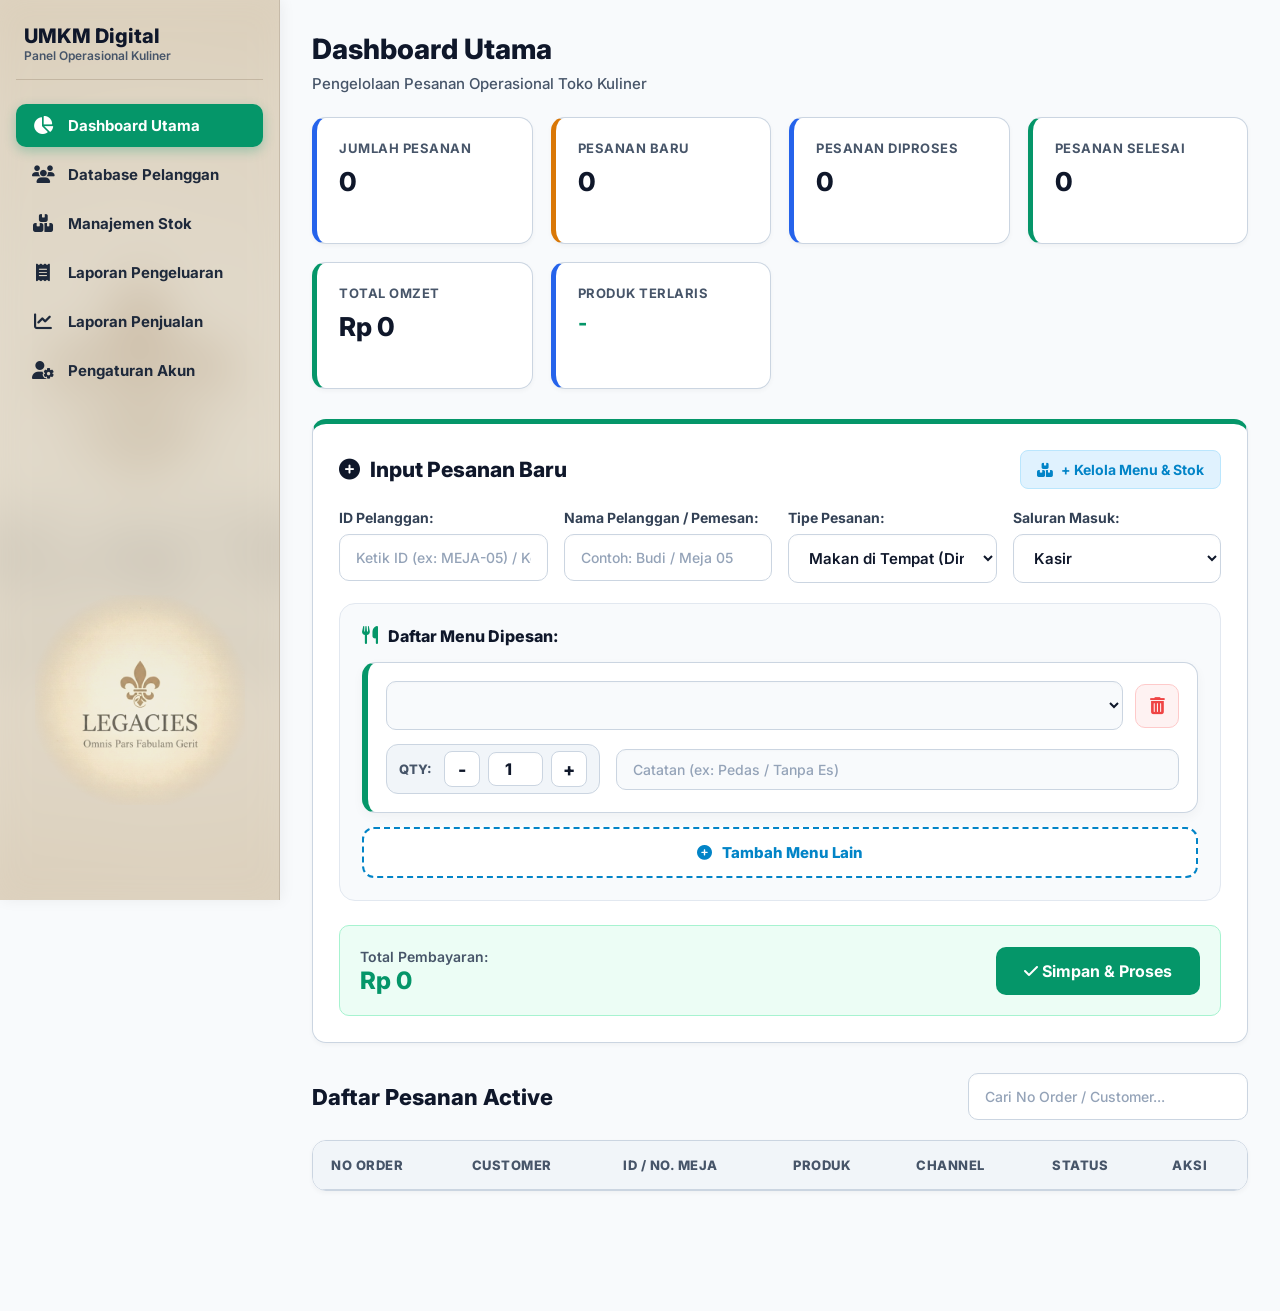
==== commit 7bda90e9: "Add files via upload" ====
--- a/dashboard.html
+++ b/dashboard.html
@@ -24,7 +24,7 @@
     <link rel="stylesheet" href="style.css?v=7" />
   </head>
   <body>
-    <!-- Watermark Background Logo (Muncul hanya jika logo sudah diupload) -->
+    <!-- Watermark Background Logo -->
     <div
       id="dashboard-bg-watermark"
       class="bg-logo-watermark"
@@ -164,7 +164,6 @@
           <div class="form-header-flex">
             <h2 class="form-title">
               <i class="fa-solid fa-circle-plus"></i> Input Pesanan Baru
-              (Multi-Menu)
             </h2>
             <a
               href="#stok"
@@ -178,7 +177,7 @@
           <form id="order-form">
             <div class="form-grid-4">
               <div class="form-group">
-                <label for="cust-phone">ID Pelanggan / No. Meja (Unik):</label>
+                <label for="cust-phone">ID Pelanggan:</label>
                 <input
                   type="text"
                   id="cust-phone"
@@ -211,7 +210,7 @@
               <div class="form-group">
                 <label for="cust-channel">Saluran Masuk:</label>
                 <select id="cust-channel" required class="styled-input">
-                  <option value="Kasir / On-Site">Kasir / On-Site</option>
+                  <option value="Kasir / On-Site">Kasir</option>
                   <option value="WhatsApp">WhatsApp</option>
                   <option value="GoFood/GrabFood">
                     GoFood / GrabFood / ShopeeFood
@@ -297,7 +296,7 @@
             <!-- Summary & Submit -->
             <div class="order-summary-bar">
               <div>
-                <span class="summary-label">Estimasi Total Pembayaran:</span>
+                <span class="summary-label">Total Pembayaran:</span>
                 <h2 id="order-total-preview" class="summary-amount">Rp 0</h2>
               </div>
               <button type="submit" class="btn-primary btn-lg">
@@ -697,7 +696,7 @@
       <section id="akun" class="page-section">
         <h1>Pengaturan Akun</h1>
         <p>
-          Kelola profil toko, logo usaha (opsional), keamanan password, dan sesi
+          Kelola profil toko, logo usaha, keamanan password, dan sesi
           login pemilik UMKM.
         </p>
 
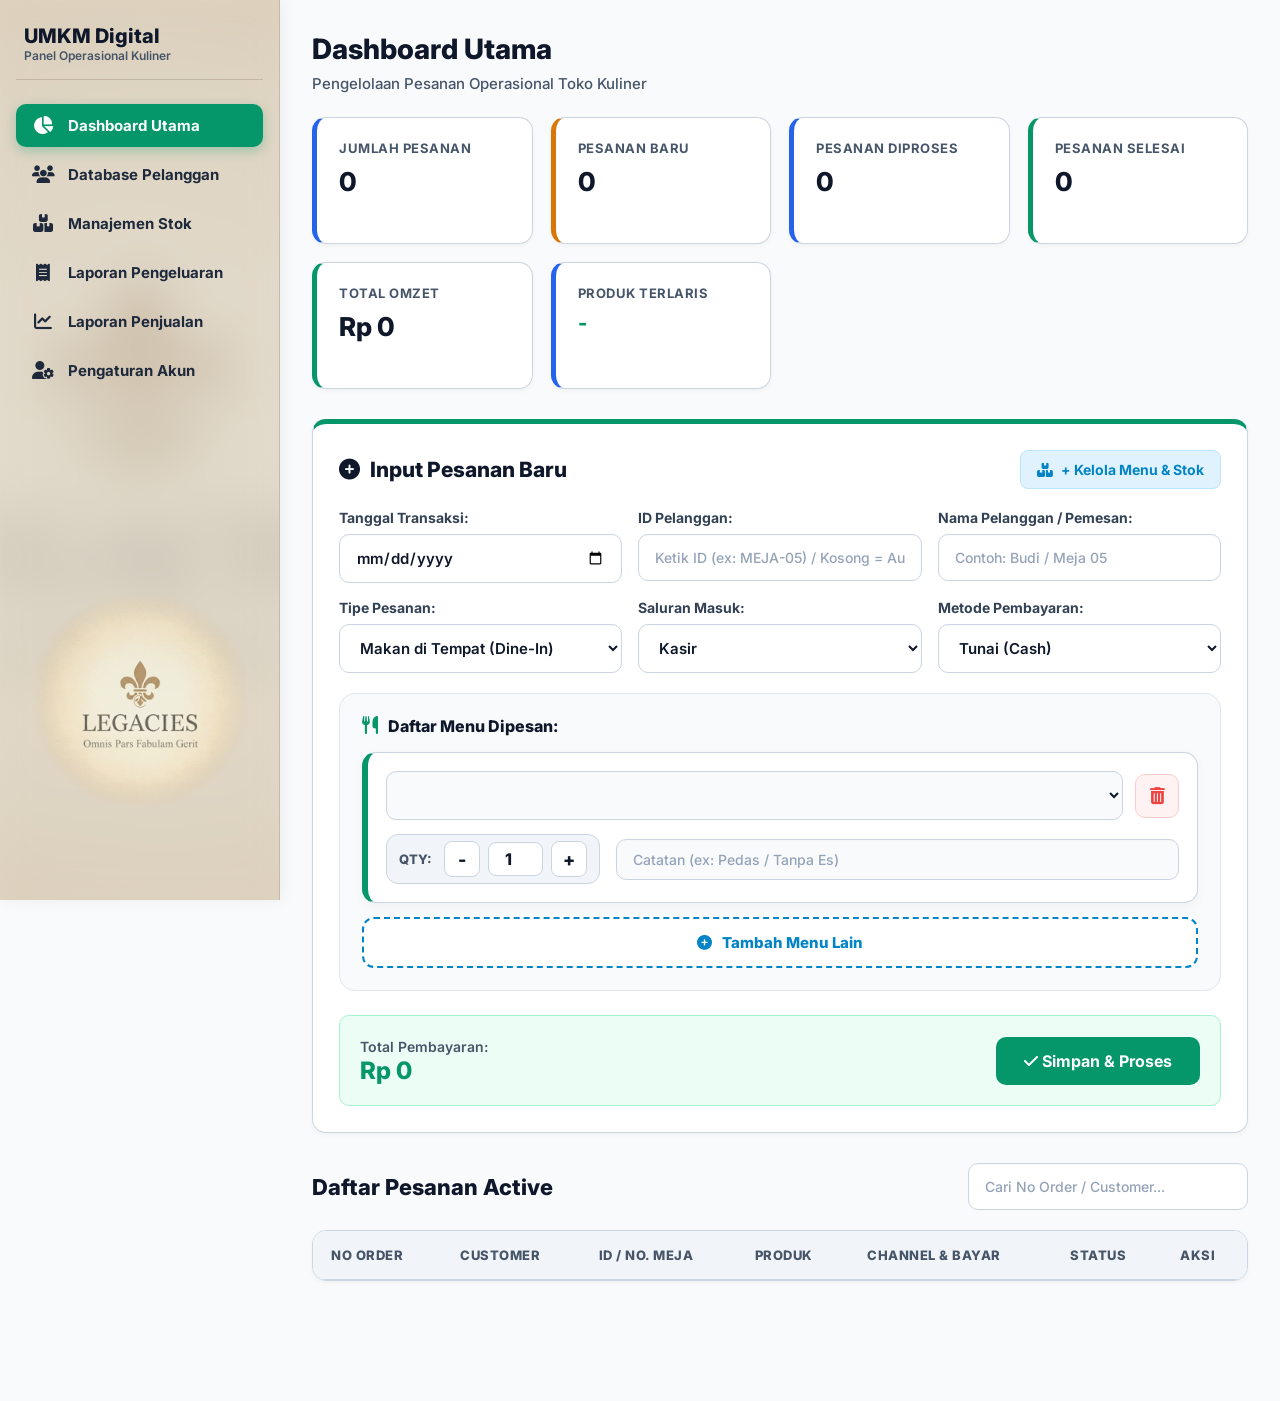
==== commit d89c2fba: "Add files via upload" ====
--- a/dashboard.html
+++ b/dashboard.html
@@ -21,7 +21,46 @@
       rel="stylesheet"
       href="https://cdn.jsdelivr.net/npm/sweetalert2@11/dist/sweetalert2.min.css"
     />
-    <link rel="stylesheet" href="style.css?v=7" />
+    <link rel="stylesheet" href="style.css?v=9" />
+    <style>
+      .password-field-wrapper {
+        position: relative;
+        width: 100%;
+      }
+      .password-field-wrapper input {
+        padding-right: 44px !important;
+      }
+      .btn-toggle-password {
+        position: absolute;
+        right: 12px;
+        top: 50%;
+        transform: translateY(-50%);
+        background: none;
+        border: none;
+        color: #64748b;
+        cursor: pointer;
+        font-size: 16px;
+        padding: 4px;
+        display: flex;
+        align-items: center;
+        justify-content: center;
+        transition: color 0.2s ease;
+        z-index: 3;
+      }
+      .btn-toggle-password:hover {
+        color: #2563eb;
+      }
+      .payment-tag {
+        background-color: #ecfdf5;
+        color: #047857;
+        border: 1px solid #a7f3d0;
+        padding: 4px 10px;
+        border-radius: 12px;
+        font-size: 12px;
+        font-weight: 700;
+        display: inline-block;
+      }
+    </style>
   </head>
   <body>
     <!-- Watermark Background Logo -->
@@ -175,7 +214,16 @@
           </div>
 
           <form id="order-form">
-            <div class="form-grid-4">
+            <div class="form-grid-3">
+              <div class="form-group">
+                <label for="order-date">Tanggal Transaksi:</label>
+                <input
+                  type="date"
+                  id="order-date"
+                  required
+                  class="styled-input"
+                />
+              </div>
               <div class="form-group">
                 <label for="cust-phone">ID Pelanggan:</label>
                 <input
@@ -215,6 +263,14 @@
                   <option value="GoFood/GrabFood">
                     GoFood / GrabFood / ShopeeFood
                   </option>
+                </select>
+              </div>
+              <div class="form-group">
+                <label for="payment-method">Metode Pembayaran:</label>
+                <select id="payment-method" required class="styled-input">
+                  <option value="Tunai (Cash)">Tunai (Cash)</option>
+                  <option value="QRIS">QRIS</option>
+                  <option value="Transfer Bank">Transfer Bank</option>
                 </select>
               </div>
             </div>
@@ -325,7 +381,7 @@
                 <th>Customer</th>
                 <th>ID / No. Meja</th>
                 <th>Produk</th>
-                <th>Channel</th>
+                <th>Channel & Bayar</th>
                 <th>Status</th>
                 <th>Aksi</th>
               </tr>
@@ -456,7 +512,16 @@
             <i class="fa-solid fa-wallet"></i> Input Pengeluaran Operasional
           </h2>
           <form id="expense-form" onsubmit="tambahPengeluaran(event)">
-            <div class="form-grid-3">
+            <div class="form-grid-4">
+              <div class="form-group">
+                <label for="expense-date">Tanggal Pengeluaran:</label>
+                <input
+                  type="date"
+                  id="expense-date"
+                  required
+                  class="styled-input"
+                />
+              </div>
               <div class="form-group">
                 <label for="expense-name">Deskripsi Pengeluaran:</label>
                 <input
@@ -505,12 +570,12 @@
               onchange="toggleExpenseDateFilter()"
               class="styled-input"
             >
+              <option value="harian" selected>Harian (Pilih Tanggal)</option>
+              <option value="bulanan">Bulanan (Pilih Bulan)</option>
               <option value="semua">Semua</option>
-              <option value="harian">Harian (Pilih Tanggal)</option>
-              <option value="bulanan">Bulanan (Pilih Bulan)</option>
             </select>
           </div>
-          <div id="exp-date-picker-wrapper" style="display: none">
+          <div id="exp-date-picker-wrapper" style="display: inline-block">
             <label for="filter-exp-tanggal">Pilih Tanggal:</label>
             <input
               type="date"
@@ -566,6 +631,7 @@
                 <th>Deskripsi</th>
                 <th>Kategori</th>
                 <th>Nominal</th>
+                <th>Aksi</th>
               </tr>
             </thead>
             <tbody id="detail-pengeluaran-body"></tbody>
@@ -611,12 +677,12 @@
               onchange="toggleDateFilter()"
               class="styled-input"
             >
+              <option value="harian" selected>Harian (Pilih Tanggal)</option>
+              <option value="bulanan">Bulanan (Pilih Bulan)</option>
               <option value="semua">Semua</option>
-              <option value="harian">Harian (Pilih Tanggal)</option>
-              <option value="bulanan">Bulanan (Pilih Bulan)</option>
             </select>
           </div>
-          <div id="date-picker-wrapper" style="display: none">
+          <div id="date-picker-wrapper" style="display: inline-block">
             <label for="filter-tanggal">Pilih Tanggal:</label>
             <input
               type="date"
@@ -696,8 +762,8 @@
       <section id="akun" class="page-section">
         <h1>Pengaturan Akun</h1>
         <p>
-          Kelola profil toko, logo usaha, keamanan password, dan sesi
-          login pemilik UMKM.
+          Kelola profil toko, logo usaha, keamanan password, dan sesi login
+          pemilik UMKM.
         </p>
 
         <div class="account-grid-layout">
@@ -830,35 +896,65 @@
                 </div>
                 <div class="form-group">
                   <label for="acc-old-password">Password Lama:</label>
-                  <input
-                    type="password"
-                    id="acc-old-password"
-                    class="styled-input"
-                    placeholder="Masukkan password saat ini"
-                    required
-                  />
+                  <div class="password-field-wrapper">
+                    <input
+                      type="password"
+                      id="acc-old-password"
+                      class="styled-input"
+                      placeholder="Masukkan password saat ini"
+                      required
+                    />
+                    <button
+                      type="button"
+                      class="btn-toggle-password"
+                      onclick="togglePasswordVisibility('acc-old-password', this)"
+                      title="Lihat / Sembunyikan Password"
+                    >
+                      <i class="fa-solid fa-eye"></i>
+                    </button>
+                  </div>
                 </div>
                 <div class="form-group">
                   <label for="acc-new-password">Password Baru:</label>
-                  <input
-                    type="password"
-                    id="acc-new-password"
-                    class="styled-input"
-                    placeholder="Masukkan password baru"
-                    required
-                  />
+                  <div class="password-field-wrapper">
+                    <input
+                      type="password"
+                      id="acc-new-password"
+                      class="styled-input"
+                      placeholder="Masukkan password baru"
+                      required
+                    />
+                    <button
+                      type="button"
+                      class="btn-toggle-password"
+                      onclick="togglePasswordVisibility('acc-new-password', this)"
+                      title="Lihat / Sembunyikan Password"
+                    >
+                      <i class="fa-solid fa-eye"></i>
+                    </button>
+                  </div>
                 </div>
                 <div class="form-group">
                   <label for="acc-confirm-password"
                     >Konfirmasi Password Baru:</label
                   >
-                  <input
-                    type="password"
-                    id="acc-confirm-password"
-                    class="styled-input"
-                    placeholder="Ulangi password baru"
-                    required
-                  />
+                  <div class="password-field-wrapper">
+                    <input
+                      type="password"
+                      id="acc-confirm-password"
+                      class="styled-input"
+                      placeholder="Ulangi password baru"
+                      required
+                    />
+                    <button
+                      type="button"
+                      class="btn-toggle-password"
+                      onclick="togglePasswordVisibility('acc-confirm-password', this)"
+                      title="Lihat / Sembunyikan Password"
+                    >
+                      <i class="fa-solid fa-eye"></i>
+                    </button>
+                  </div>
                 </div>
               </div>
               <button
@@ -929,6 +1025,23 @@
 
     <script src="https://cdn.jsdelivr.net/npm/xlsx@0.18.5/dist/xlsx.full.min.js"></script>
     <script src="https://cdn.jsdelivr.net/npm/sweetalert2@11"></script>
-    <script type="module" src="script.js"></script>
+    <script>
+      window.togglePasswordVisibility = function (inputId, btn) {
+        const input = document.getElementById(inputId);
+        const icon = btn.querySelector("i");
+        if (!input || !icon) return;
+
+        if (input.type === "password") {
+          input.type = "text";
+          icon.classList.remove("fa-eye");
+          icon.classList.add("fa-eye-slash");
+        } else {
+          input.type = "password";
+          icon.classList.remove("fa-eye-slash");
+          icon.classList.add("fa-eye");
+        }
+      };
+    </script>
+<script type="module" src="script.js?v=2"></script>
   </body>
 </html>
--- a/style.css
+++ b/style.css
@@ -1083,7 +1083,7 @@
     display: none !important;
   }
 
-  /* Headbar Mobile: Logo diposisikan di area tengah-kanan kosong agar tidak tertutup judul kiri */
+  /* Headbar Mobile: Logo diposisikan tepat di tengah (left: 50%) */
   .mobile-header,
   .mobile-top-header {
     display: flex !important;
@@ -1122,7 +1122,7 @@
   .mobile-top-header::after {
     content: "" !important;
     position: absolute !important;
-    left: 56% !important;
+    left: 50% !important;
     top: 50% !important;
     transform: translate(-50%, -50%) !important;
     width: 112px !important;
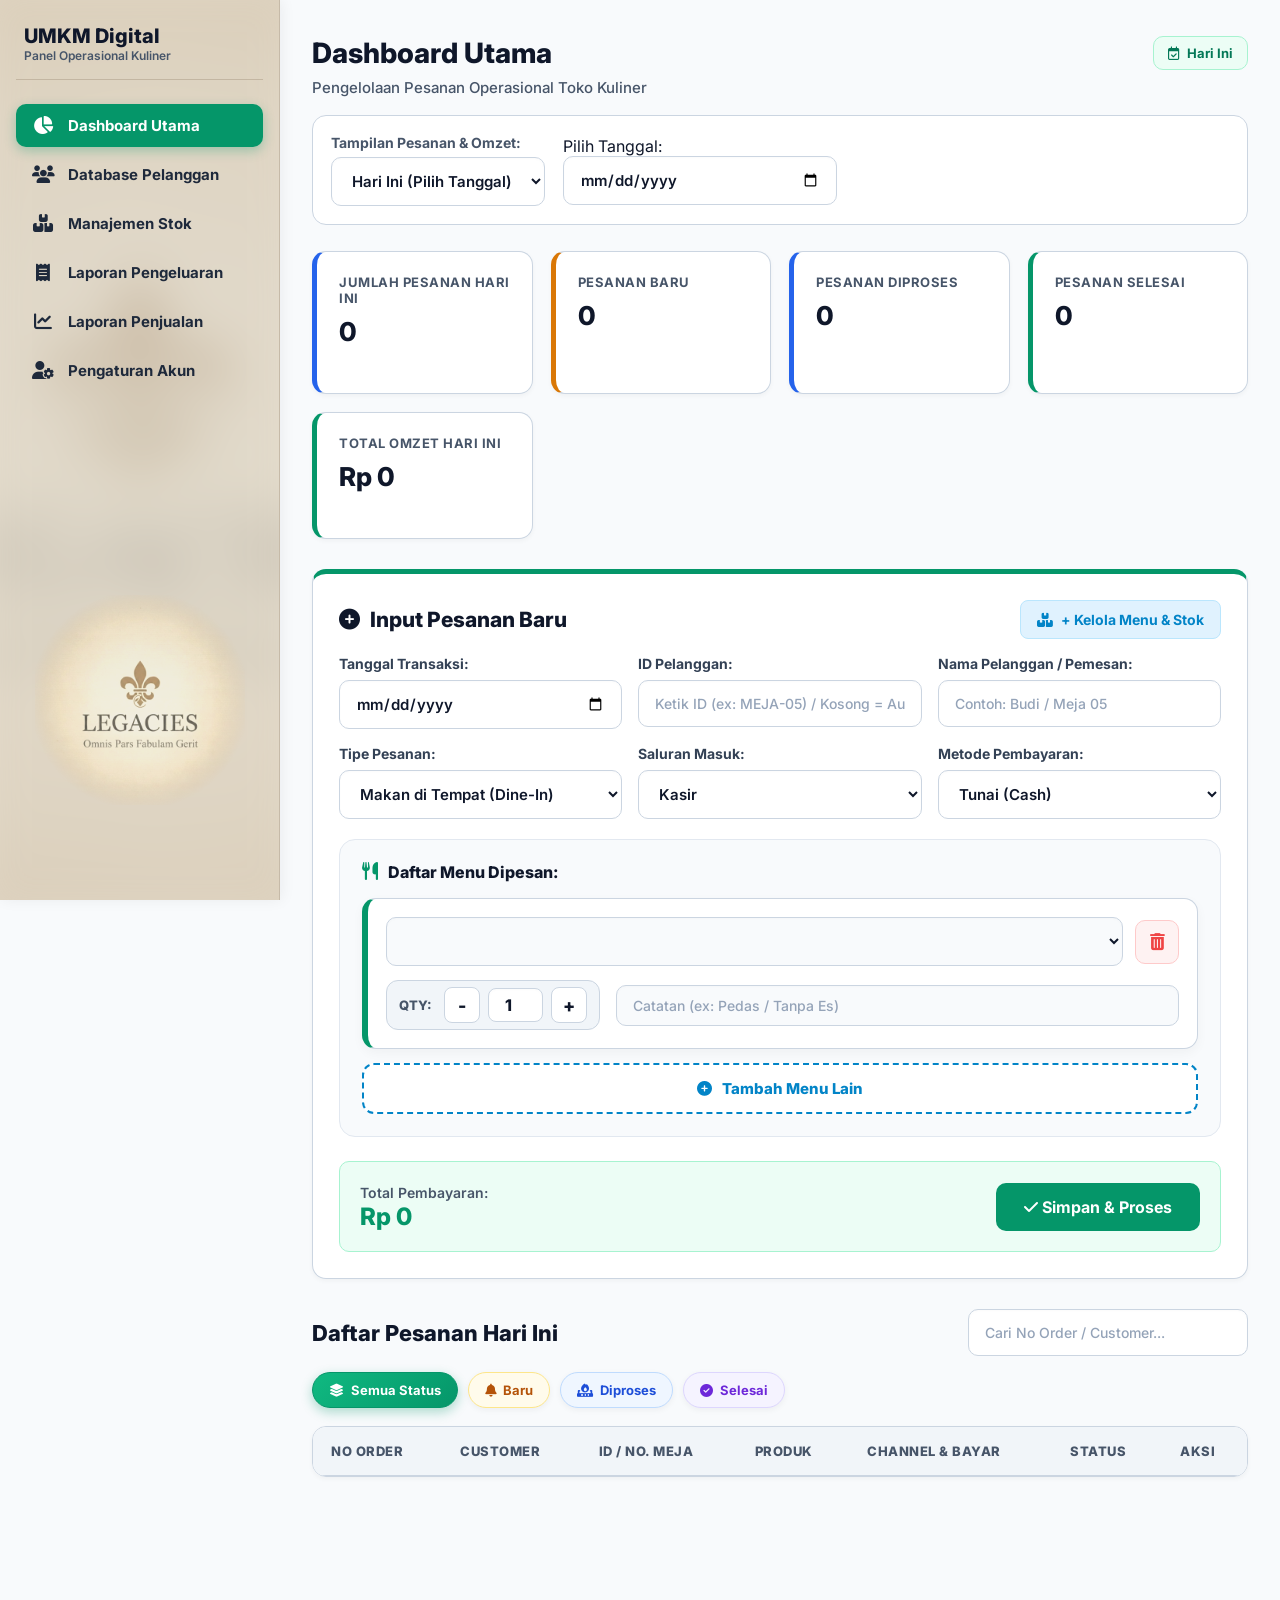
==== commit 3970c4d5: "Add files via upload" ====
--- a/dashboard.html
+++ b/dashboard.html
@@ -21,7 +21,7 @@
       rel="stylesheet"
       href="https://cdn.jsdelivr.net/npm/sweetalert2@11/dist/sweetalert2.min.css"
     />
-    <link rel="stylesheet" href="style.css?v=9" />
+    <link rel="stylesheet" href="style.css?v=12" />
     <style>
       .password-field-wrapper {
         position: relative;
@@ -59,6 +59,201 @@
         font-size: 12px;
         font-weight: 700;
         display: inline-block;
+      }
+      .dashboard-header-bar {
+        display: flex;
+        justify-content: space-between;
+        align-items: flex-start;
+        flex-wrap: wrap;
+        gap: 12px;
+        margin-bottom: 18px;
+      }
+      .live-date-badge {
+        display: inline-flex;
+        align-items: center;
+        gap: 8px;
+        background: #ecfdf5;
+        color: #047857;
+        border: 1.5px solid #a7f3d0;
+        padding: 8px 14px;
+        border-radius: 10px;
+        font-size: 13px;
+        font-weight: 700;
+      }
+      .status-pills-bar {
+        display: flex;
+        gap: 10px;
+        flex-wrap: wrap;
+        margin-bottom: 18px;
+      }
+      .status-pill-btn {
+        display: inline-flex;
+        align-items: center;
+        gap: 7px;
+        padding: 9px 16px;
+        border-radius: 999px;
+        font-size: 13px;
+        font-weight: 700;
+        cursor: pointer;
+        border: 1.5px solid transparent;
+        transition: all 0.22s ease;
+        box-shadow: 0 2px 6px rgba(15, 23, 42, 0.05);
+      }
+      .status-pill-btn:hover {
+        transform: translateY(-2px);
+      }
+      .pill-all {
+        background: #ecfdf5;
+        color: #047857;
+        border-color: #a7f3d0;
+      }
+      .pill-all:hover,
+      .pill-all.active {
+        background: linear-gradient(135deg, #10b981, #059669);
+        color: #ffffff;
+        border-color: #059669;
+        box-shadow: 0 4px 12px rgba(5, 150, 105, 0.32);
+      }
+      .pill-baru {
+        background: #fffbeb;
+        color: #b45309;
+        border-color: #fde68a;
+      }
+      .pill-baru:hover,
+      .pill-baru.active {
+        background: linear-gradient(135deg, #f59e0b, #d97706);
+        color: #ffffff;
+        border-color: #d97706;
+        box-shadow: 0 4px 12px rgba(217, 119, 6, 0.32);
+      }
+      .pill-proses {
+        background: #eff6ff;
+        color: #1d4ed8;
+        border-color: #bfdbfe;
+      }
+      .pill-proses:hover,
+      .pill-proses.active {
+        background: linear-gradient(135deg, #3b82f6, #2563eb);
+        color: #ffffff;
+        border-color: #2563eb;
+        box-shadow: 0 4px 12px rgba(37, 99, 235, 0.32);
+      }
+      .pill-selesai {
+        background: #f5f3ff;
+        color: #6d28d9;
+        border-color: #ddd6fe;
+      }
+      .pill-selesai:hover,
+      .pill-selesai.active {
+        background: linear-gradient(135deg, #8b5cf6, #7c3aed);
+        color: #ffffff;
+        border-color: #7c3aed;
+        box-shadow: 0 4px 12px rgba(124, 58, 237, 0.32);
+      }
+
+      /* Styling Database Pelanggan */
+      .cust-pill-loyal {
+        background: #fffbeb;
+        color: #b45309;
+        border-color: #fde68a;
+      }
+      .cust-pill-loyal:hover,
+      .cust-pill-loyal.active {
+        background: linear-gradient(135deg, #f59e0b, #d97706);
+        color: #ffffff;
+        border-color: #d97706;
+        box-shadow: 0 4px 12px rgba(217, 119, 6, 0.32);
+      }
+      .cust-pill-new {
+        background: #eff6ff;
+        color: #1d4ed8;
+        border-color: #bfdbfe;
+      }
+      .cust-pill-new:hover,
+      .cust-pill-new.active {
+        background: linear-gradient(135deg, #3b82f6, #2563eb);
+        color: #ffffff;
+        border-color: #2563eb;
+        box-shadow: 0 4px 12px rgba(37, 99, 235, 0.32);
+      }
+      .cust-avatar-circle {
+        width: 36px;
+        height: 36px;
+        border-radius: 50%;
+        background: linear-gradient(135deg, #10b981, #059669);
+        color: #ffffff;
+        font-weight: 800;
+        font-size: 14px;
+        display: inline-flex;
+        align-items: center;
+        justify-content: center;
+        flex-shrink: 0;
+        box-shadow: 0 2px 6px rgba(5, 150, 105, 0.25);
+      }
+      .cust-name-cell {
+        display: flex;
+        align-items: center;
+        gap: 10px;
+      }
+      .badge-cust-loyal {
+        background: #fef3c7;
+        color: #b45309;
+        border: 1px solid #fde68a;
+        padding: 3px 9px;
+        border-radius: 999px;
+        font-size: 11px;
+        font-weight: 700;
+        display: inline-flex;
+        align-items: center;
+        gap: 4px;
+      }
+      .badge-cust-new {
+        background: #dbeafe;
+        color: #1d4ed8;
+        border: 1px solid #bfdbfe;
+        padding: 3px 9px;
+        border-radius: 999px;
+        font-size: 11px;
+        font-weight: 700;
+        display: inline-flex;
+        align-items: center;
+        gap: 4px;
+      }
+      .btn-reorder-fast {
+        background: #ecfdf5;
+        color: #059669;
+        border: 1px solid #a7f3d0;
+        padding: 6px 11px;
+        border-radius: 8px;
+        font-size: 12px;
+        font-weight: 700;
+        cursor: pointer;
+        transition: all 0.2s ease;
+        display: inline-flex;
+        align-items: center;
+        gap: 5px;
+      }
+      .btn-reorder-fast:hover {
+        background: #059669;
+        color: #ffffff;
+      }
+      .btn-detail-cust {
+        background: #f1f5f9;
+        color: #334155;
+        border: 1px solid #cbd5e1;
+        padding: 6px 10px;
+        border-radius: 8px;
+        font-size: 12px;
+        font-weight: 700;
+        cursor: pointer;
+        transition: all 0.2s ease;
+        display: inline-flex;
+        align-items: center;
+        gap: 4px;
+      }
+      .btn-detail-cust:hover {
+        background: #334155;
+        color: #ffffff;
       }
     </style>
   </head>
@@ -164,16 +359,46 @@
     <main class="content">
       <!-- SECTION 1: DASHBOARD UTAMA -->
       <section id="dashboard" class="page-section active">
-        <div class="section-header">
+        <div class="dashboard-header-bar">
           <div>
             <h1>Dashboard Utama</h1>
-            <p>Pengelolaan Pesanan Operasional Toko Kuliner</p>
+            <p style="margin-bottom: 0">
+              Pengelolaan Pesanan Operasional Toko Kuliner
+            </p>
+          </div>
+          <div class="live-date-badge">
+            <i class="fa-regular fa-calendar-check"></i>
+            <span id="dashboard-live-date">Hari Ini</span>
+          </div>
+        </div>
+
+        <!-- FILTER PERIODE DASHBOARD -->
+        <div class="filter-container">
+          <div class="filter-group">
+            <label for="filter-dash-periode">Tampilan Pesanan & Omzet:</label>
+            <select
+              id="filter-dash-periode"
+              onchange="toggleDashboardDateFilter()"
+              class="styled-input"
+            >
+              <option value="harian" selected>Hari Ini (Pilih Tanggal)</option>
+              <option value="semua">Semua Periode</option>
+            </select>
+          </div>
+          <div id="dash-date-picker-wrapper" style="display: inline-block">
+            <label for="filter-dash-tanggal">Pilih Tanggal:</label>
+            <input
+              type="date"
+              id="filter-dash-tanggal"
+              onchange="renderDashboard()"
+              class="styled-input"
+            />
           </div>
         </div>
 
         <div class="cards-grid">
           <div class="card">
-            <h3>Jumlah Pesanan</h3>
+            <h3 id="label-total-pesanan">Jumlah Pesanan Hari Ini</h3>
             <p class="stat-number" id="total-pesanan">0</p>
           </div>
           <div class="card card-warning">
@@ -189,11 +414,15 @@
             <p class="stat-number" id="pesanan-selesai">0</p>
           </div>
           <div class="card card-emerald">
-            <h3>Total Omzet</h3>
+            <h3 id="label-dashboard-omzet">Total Omzet Hari Ini</h3>
             <p class="stat-number" id="dashboard-omzet">Rp 0</p>
           </div>
-          <div class="card">
-            <h3>Produk Terlaris</h3>
+          <div
+            class="card"
+            id="card-dashboard-top-product"
+            style="display: none"
+          >
+            <h3>Produk Terlaris (Semua Periode)</h3>
             <p class="stat-text" id="dashboard-top-product">-</p>
           </div>
         </div>
@@ -363,7 +592,7 @@
         </div>
 
         <div class="table-header-flex">
-          <h2>Daftar Pesanan Active</h2>
+          <h2 id="dashboard-orders-heading">Daftar Pesanan Hari Ini</h2>
           <input
             type="text"
             id="search-order"
@@ -371,6 +600,37 @@
             placeholder="Cari No Order / Customer..."
             class="input-search styled-input"
           />
+        </div>
+
+        <div class="status-pills-bar" id="dashboard-status-pills">
+          <button
+            type="button"
+            class="status-pill-btn pill-all active"
+            onclick="setDashboardStatusFilter('semua', this)"
+          >
+            <i class="fa-solid fa-layer-group"></i> Semua Status
+          </button>
+          <button
+            type="button"
+            class="status-pill-btn pill-baru"
+            onclick="setDashboardStatusFilter('Baru', this)"
+          >
+            <i class="fa-solid fa-bell"></i> Baru
+          </button>
+          <button
+            type="button"
+            class="status-pill-btn pill-proses"
+            onclick="setDashboardStatusFilter('Diproses', this)"
+          >
+            <i class="fa-solid fa-fire-burner"></i> Diproses
+          </button>
+          <button
+            type="button"
+            class="status-pill-btn pill-selesai"
+            onclick="setDashboardStatusFilter('Selesai', this)"
+          >
+            <i class="fa-solid fa-circle-check"></i> Selesai
+          </button>
         </div>
 
         <div class="table-responsive">
@@ -397,25 +657,70 @@
         <div class="table-header-flex">
           <div>
             <h1>Database Pelanggan</h1>
-            <p>Riwayat pembeli otomatis tersimpan dari orderan masuk.</p>
+            <p>
+              Riwayat pembeli otomatis tersimpan dari setiap transaksi masuk.
+            </p>
           </div>
           <input
             type="text"
             id="search-customer"
             onkeyup="renderCustomers()"
-            placeholder="Cari Nama / ID Pelanggan..."
+            placeholder="Cari Nama / ID / Menu..."
             class="input-search styled-input"
           />
         </div>
+
+        <!-- Kartu Ringkasan Pelanggan -->
+        <div class="cards-grid">
+          <div class="card card-emerald">
+            <h3>Total Pelanggan Terdaftar</h3>
+            <p class="stat-number" id="cust-stat-total">0</p>
+          </div>
+          <div class="card card-warning">
+            <h3>Pelanggan Loyal (≥ 2x Order)</h3>
+            <p class="stat-number" id="cust-stat-loyal">0</p>
+          </div>
+          <div class="card card-info">
+            <h3>Pelanggan Paling Sering Order</h3>
+            <p class="stat-text" id="cust-stat-top">-</p>
+          </div>
+        </div>
+
+        <!-- Filter Kategori Pelanggan -->
+        <div class="status-pills-bar" id="customer-status-pills">
+          <button
+            type="button"
+            class="status-pill-btn pill-all active"
+            onclick="setCustomerFilter('semua', this)"
+          >
+            <i class="fa-solid fa-users"></i> Semua Pelanggan
+          </button>
+          <button
+            type="button"
+            class="status-pill-btn cust-pill-loyal"
+            onclick="setCustomerFilter('loyal', this)"
+          >
+            <i class="fa-solid fa-crown"></i> Pelanggan Loyal
+          </button>
+          <button
+            type="button"
+            class="status-pill-btn cust-pill-new"
+            onclick="setCustomerFilter('baru', this)"
+          >
+            <i class="fa-solid fa-user-plus"></i> Pelanggan Baru (1x)
+          </button>
+        </div>
+
         <div class="table-responsive">
           <table>
             <thead>
               <tr>
-                <th>ID Unik / Ref</th>
-                <th>Nama</th>
-                <th>Alamat / Tipe</th>
-                <th>Riwayat Pemesanan</th>
-                <th>Total Transaksi</th>
+                <th>Pelanggan</th>
+                <th>ID / Tipe</th>
+                <th>Status</th>
+                <th>Riwayat Menu</th>
+                <th>Total Belanja</th>
+                <th>Aksi Cepat</th>
               </tr>
             </thead>
             <tbody id="customer-table-body"></tbody>
@@ -1042,6 +1347,6 @@
         }
       };
     </script>
-<script type="module" src="script.js?v=2"></script>
+    <script type="module" src="script.js?v=4"></script>
   </body>
 </html>
--- a/style.css
+++ b/style.css
@@ -64,50 +64,6 @@
   isolation: isolate;
 }
 
-body.auth-body::before {
-  content: "";
-  position: fixed;
-  inset: -30px;
-  background-image: url("logo.png");
-  background-size: cover;
-  background-position: center;
-  background-repeat: no-repeat;
-  opacity: 0.32;
-  filter: blur(24px) brightness(0.86) contrast(1.08);
-  -webkit-filter: blur(24px) brightness(0.86) contrast(1.08);
-  z-index: -1;
-  pointer-events: none;
-}
-
-.bg-logo-watermark.auth-watermark-blur {
-  left: 50% !important;
-  top: 50% !important;
-  right: auto !important;
-  bottom: auto !important;
-  transform: translate(-50%, -50%) !important;
-  width: min(84vh, 88vw) !important;
-  height: min(84vh, 88vw) !important;
-  background-image: url("logo.png") !important;
-  background-size: contain !important;
-  background-position: center center !important;
-  background-repeat: no-repeat !important;
-  opacity: 0.48 !important;
-  filter: blur(1.2px) brightness(1.04) contrast(1.28) !important;
-  -webkit-filter: blur(1.2px) brightness(1.04) contrast(1.28) !important;
-  -webkit-mask-image: radial-gradient(
-    circle at 50% 50%,
-    #000 46%,
-    transparent 72%
-  ) !important;
-  mask-image: radial-gradient(
-    circle at 50% 50%,
-    #000 46%,
-    transparent 72%
-  ) !important;
-  z-index: 0 !important;
-  pointer-events: none !important;
-}
-
 .auth-wrapper {
   width: 100%;
   max-width: 420px;
@@ -116,17 +72,17 @@
 }
 
 .auth-card {
-  background: rgba(255, 255, 255, 0.72);
-  backdrop-filter: blur(5px);
-  -webkit-backdrop-filter: blur(5px);
+  background: rgba(255, 255, 255, 0.92);
+  backdrop-filter: blur(8px);
+  -webkit-backdrop-filter: blur(8px);
   padding: 30px 26px;
   border-radius: 16px;
   box-shadow: 0 12px 32px rgba(15, 23, 42, 0.12);
-  border: 1px solid rgba(255, 255, 255, 0.82);
+  border: 1px solid rgba(255, 255, 255, 0.9);
 }
 
 .auth-card .styled-input {
-  background-color: rgba(255, 255, 255, 0.92);
+  background-color: rgba(255, 255, 255, 0.96);
 }
 
 .auth-logo-header {
@@ -238,7 +194,6 @@
   pointer-events: none;
 }
 
-/* Posisi logo utama pas di tengah ruang kosong bawah sidebar */
 .sidebar::after {
   content: "";
   position: absolute;
@@ -358,7 +313,7 @@
 /* --- KONTEN UTAMA --- */
 .content {
   margin-left: 280px;
-  padding: 32px 32px 90px 32px;
+  padding: 36px 32px 110px 32px;
   width: calc(100% - 280px);
   position: relative;
   z-index: 1;
@@ -404,7 +359,7 @@
 /* Cards Grid */
 .cards-grid {
   display: grid;
-  grid-template-columns: repeat(auto-fit, minmax(220px, 1fr));
+  grid-template-columns: repeat(auto-fit, minmax(210px, 1fr));
   gap: 18px;
   margin-bottom: 30px;
 }
@@ -486,7 +441,7 @@
   display: flex;
   justify-content: space-between;
   align-items: center;
-  margin-bottom: 20px;
+  margin-bottom: 16px;
   flex-wrap: wrap;
   gap: 14px;
 }
@@ -914,8 +869,9 @@
 .account-grid-layout {
   display: flex;
   flex-direction: column;
-  gap: 6px;
+  gap: 12px;
   max-width: 850px;
+  padding-bottom: 30px;
 }
 
 .account-profile-header {
@@ -1053,26 +1009,6 @@
     flex-direction: column;
   }
 
-  .bg-logo-watermark.auth-watermark-blur {
-    width: 96vw !important;
-    height: 96vw !important;
-    top: 48% !important;
-    background-size: contain !important;
-    opacity: 0.48 !important;
-    filter: blur(1.2px) brightness(1.04) contrast(1.28) !important;
-    -webkit-filter: blur(1.2px) brightness(1.04) contrast(1.28) !important;
-    -webkit-mask-image: radial-gradient(
-      circle at 50% 50%,
-      #000 46%,
-      transparent 72%
-    ) !important;
-    mask-image: radial-gradient(
-      circle at 50% 50%,
-      #000 46%,
-      transparent 72%
-    ) !important;
-  }
-
   .bg-logo-watermark:not(.auth-watermark-blur) {
     left: 50%;
     width: 280px;
@@ -1083,7 +1019,6 @@
     display: none !important;
   }
 
-  /* Headbar Mobile: Logo diposisikan tepat di tengah (left: 50%) */
   .mobile-header,
   .mobile-top-header {
     display: flex !important;
@@ -1243,7 +1178,7 @@
   .content {
     margin-left: 0 !important;
     width: 100% !important;
-    padding: 14px 14px 130px 14px !important;
+    padding: 16px 14px 130px 14px !important;
   }
   .cards-grid {
     grid-template-columns: 1fr 1fr !important;
